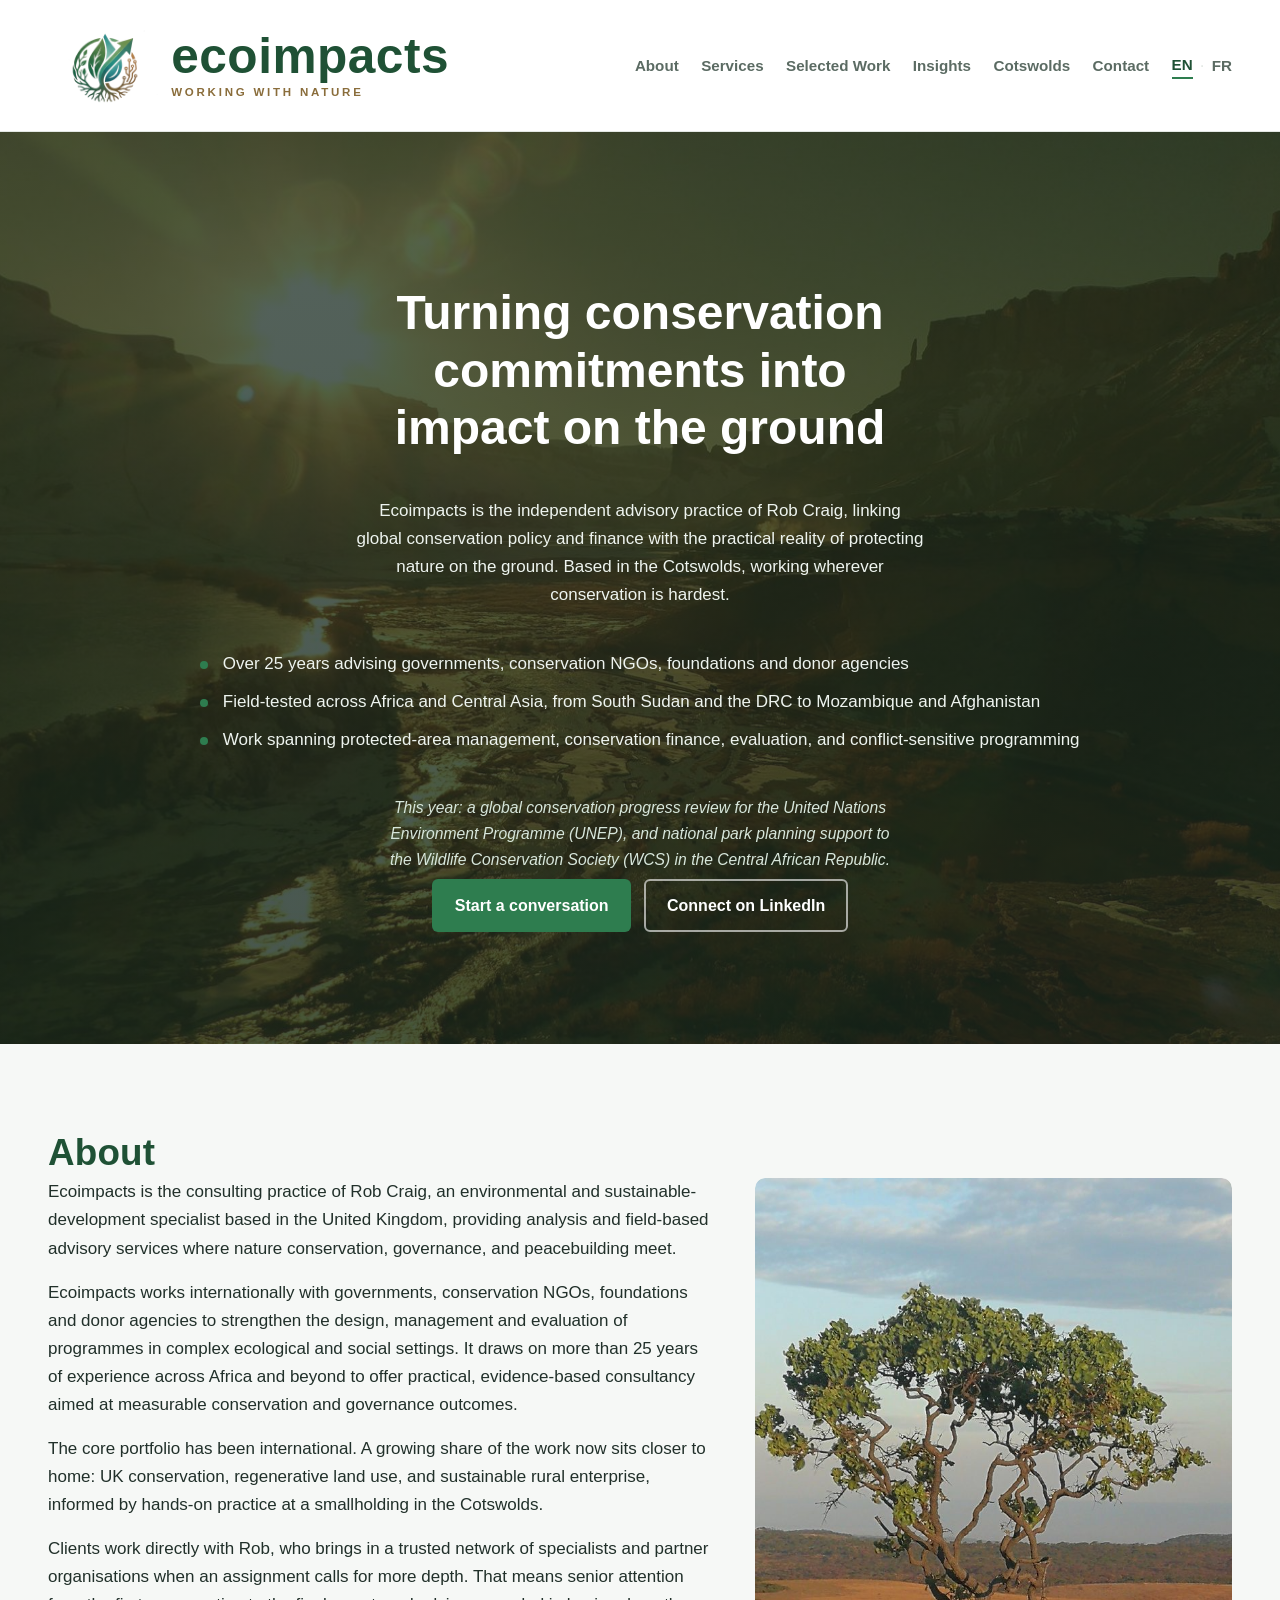
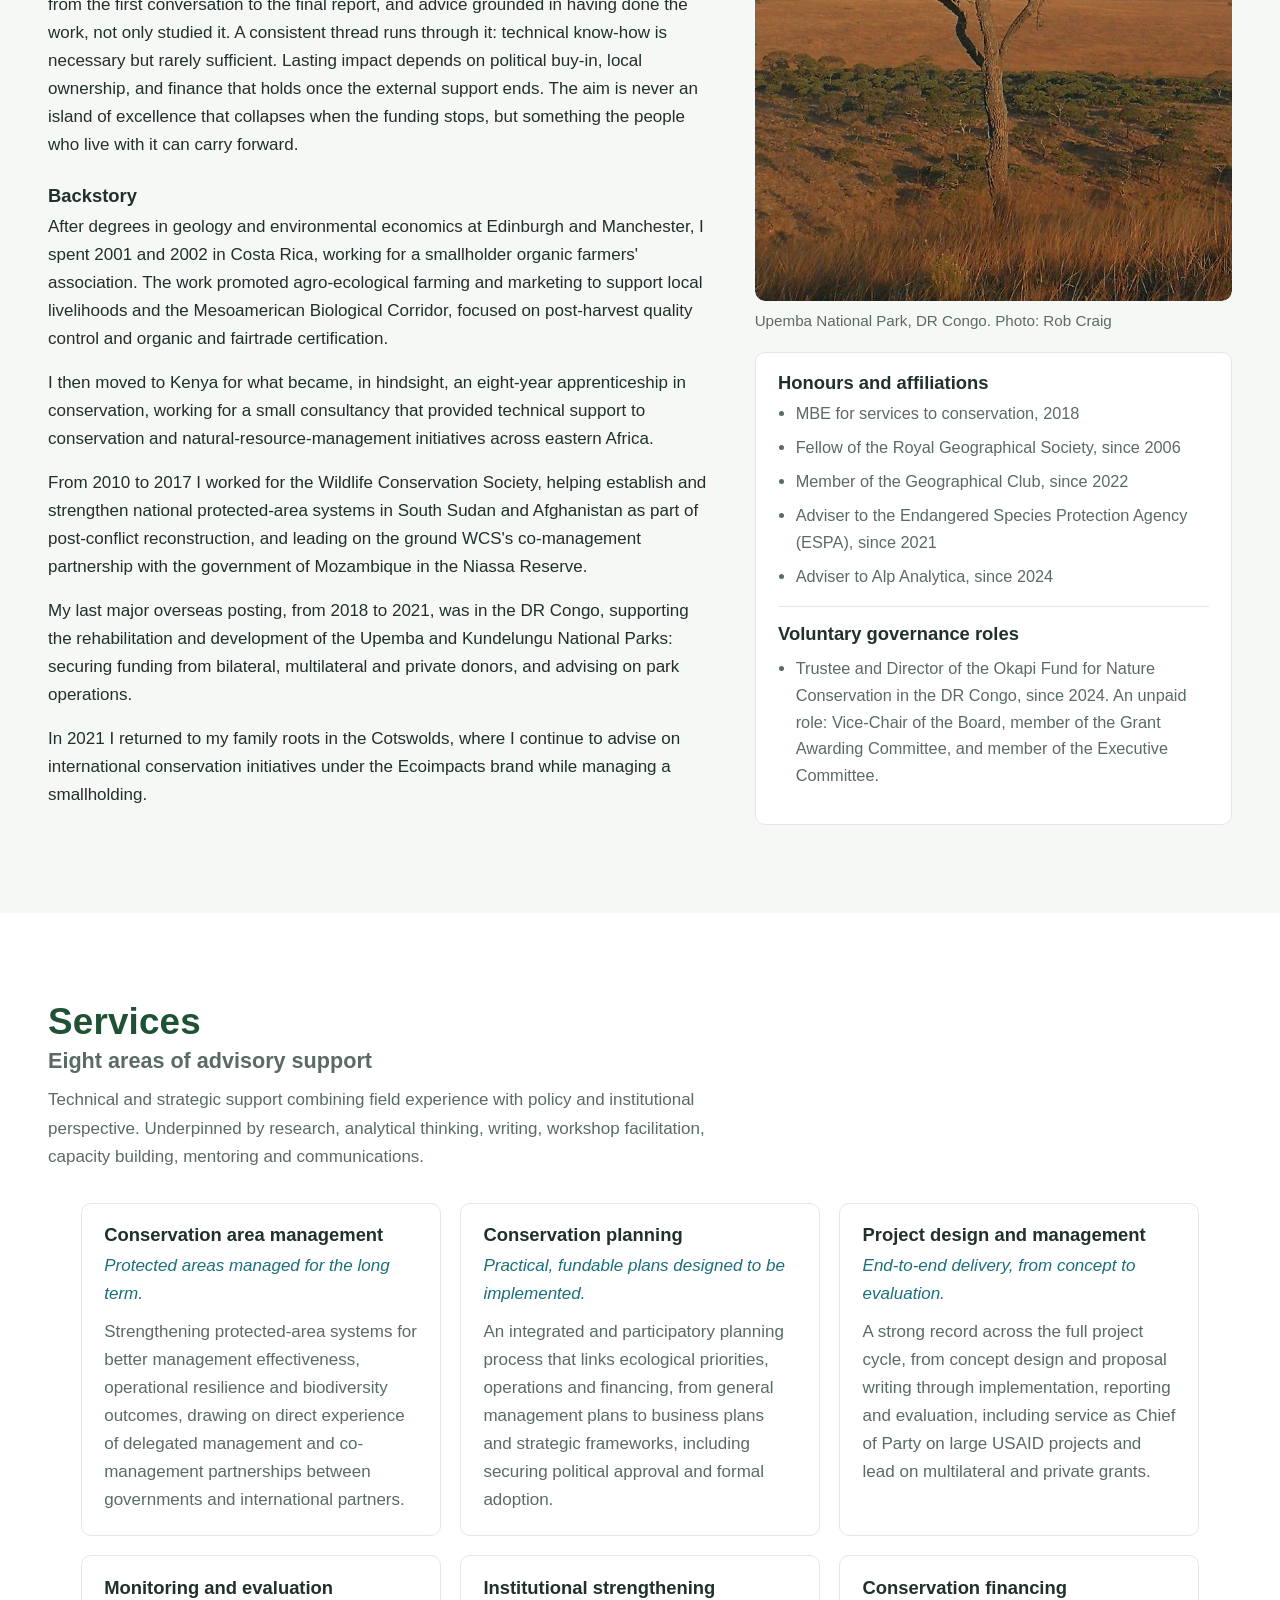
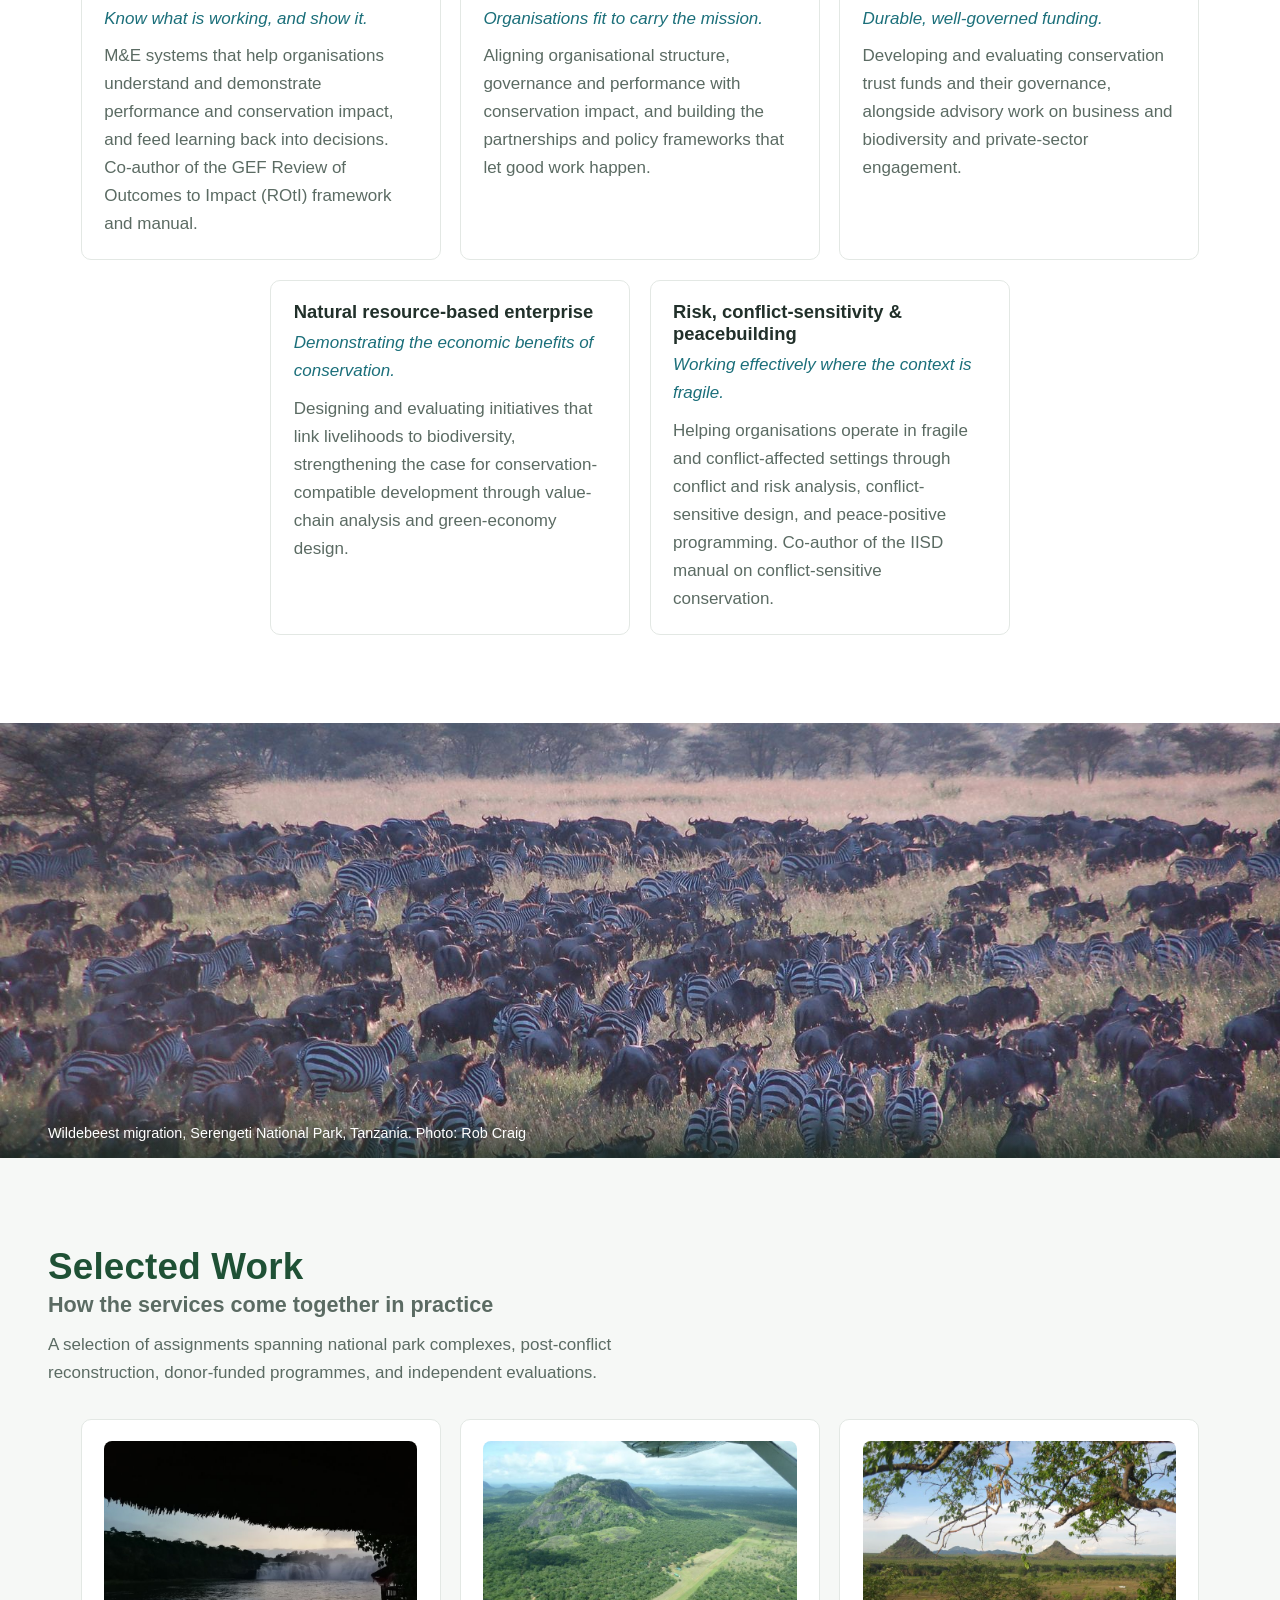
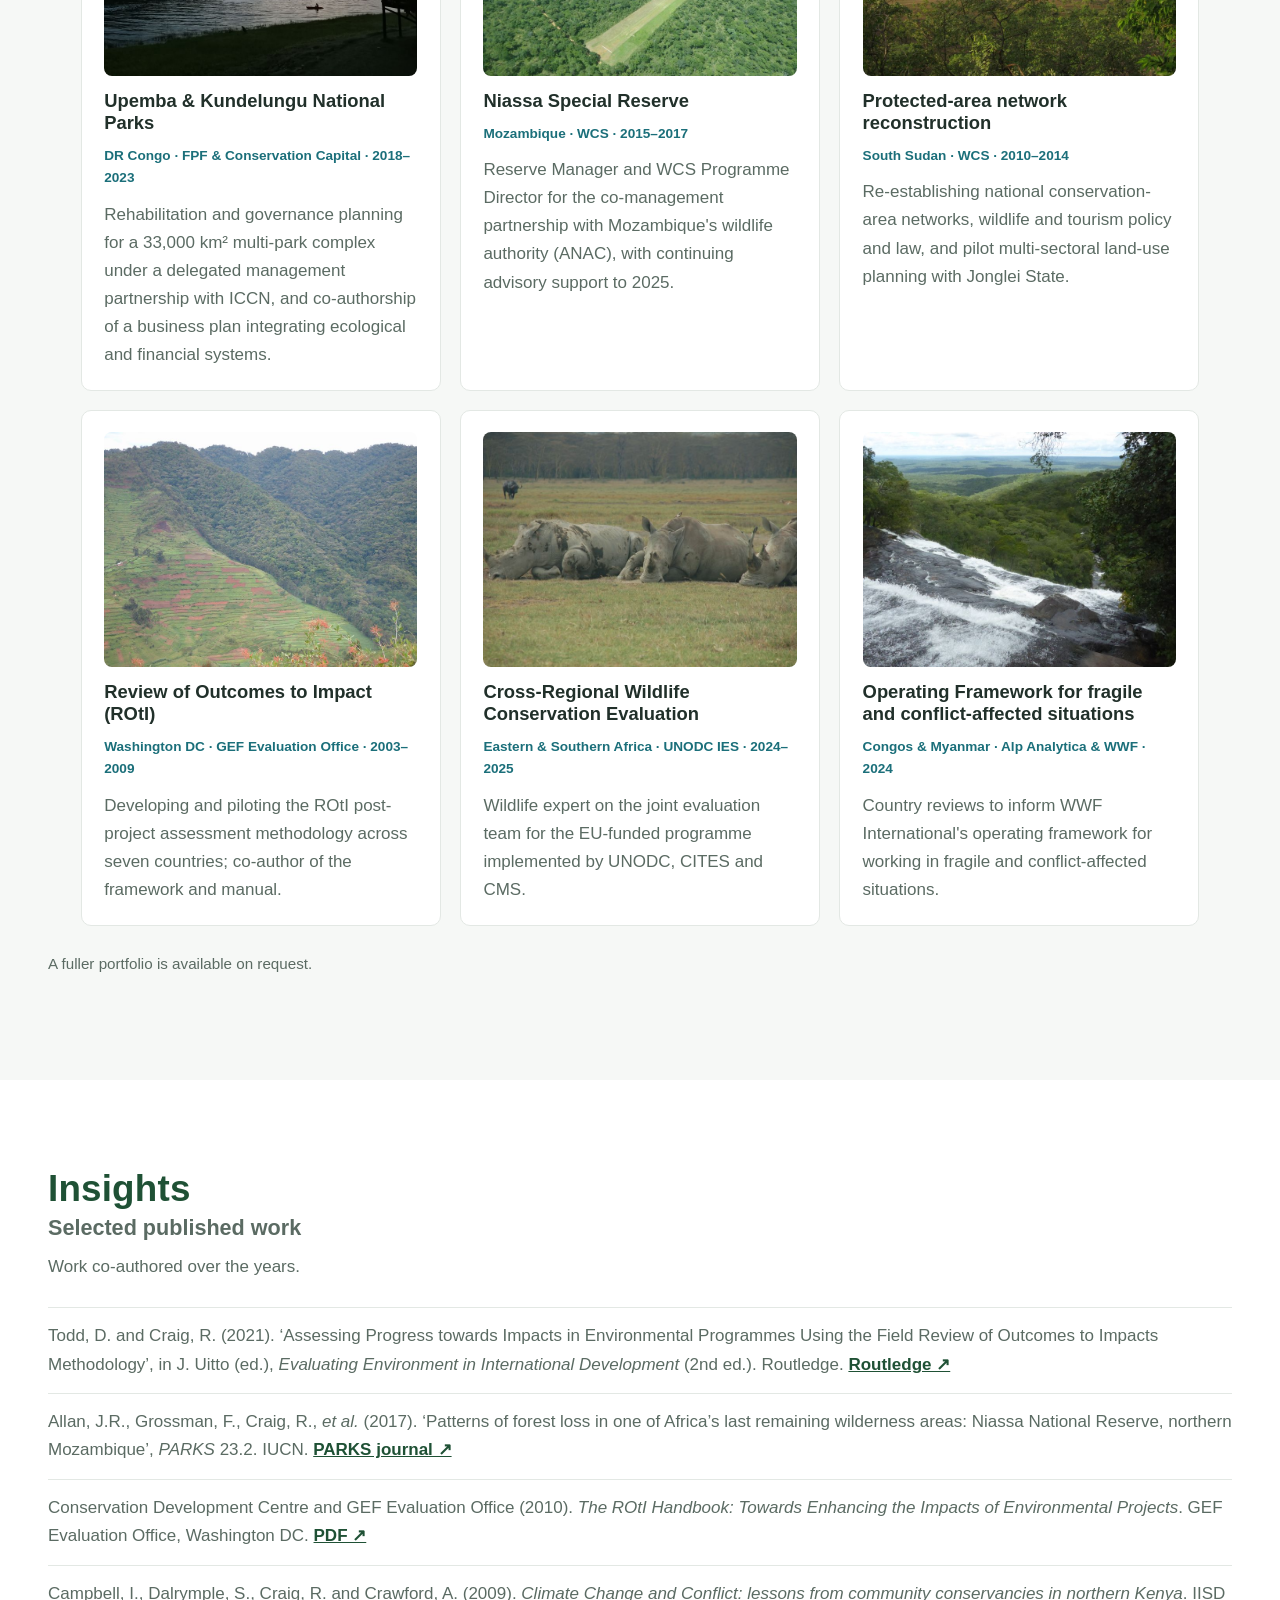
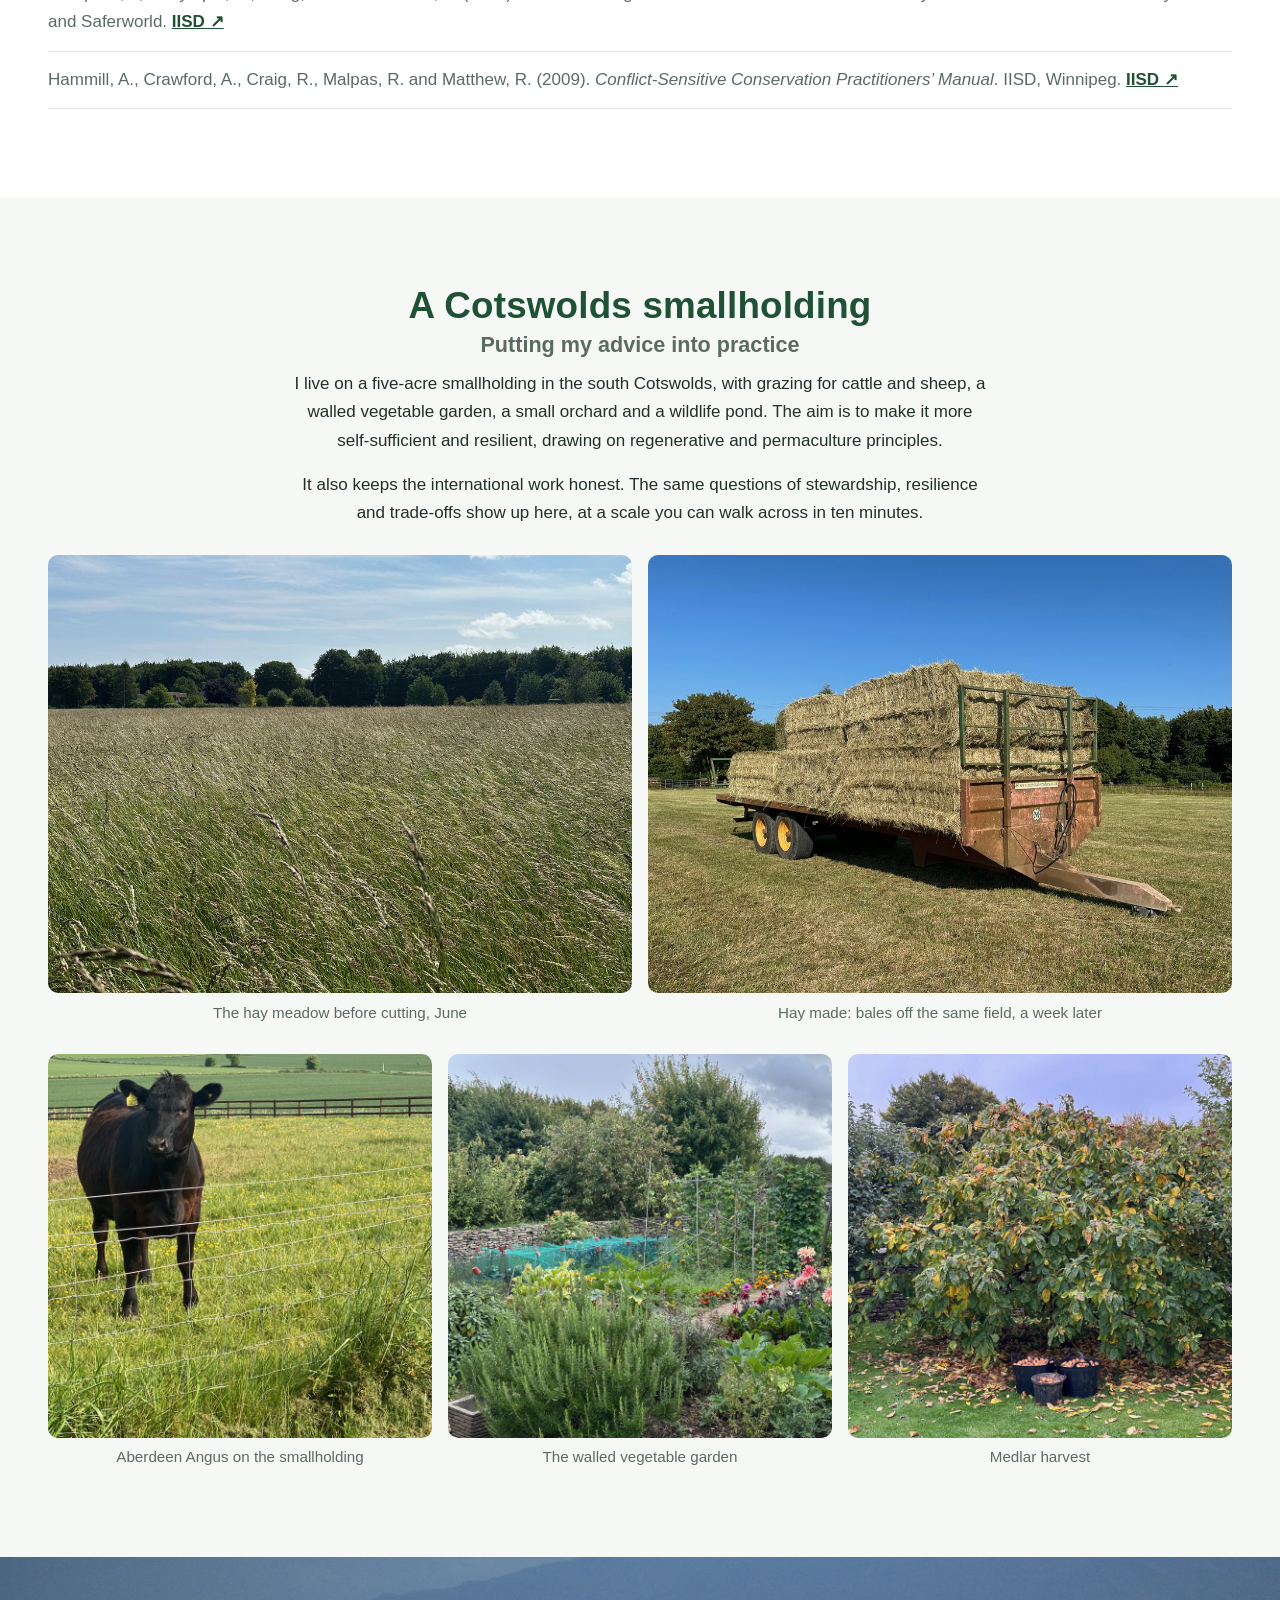
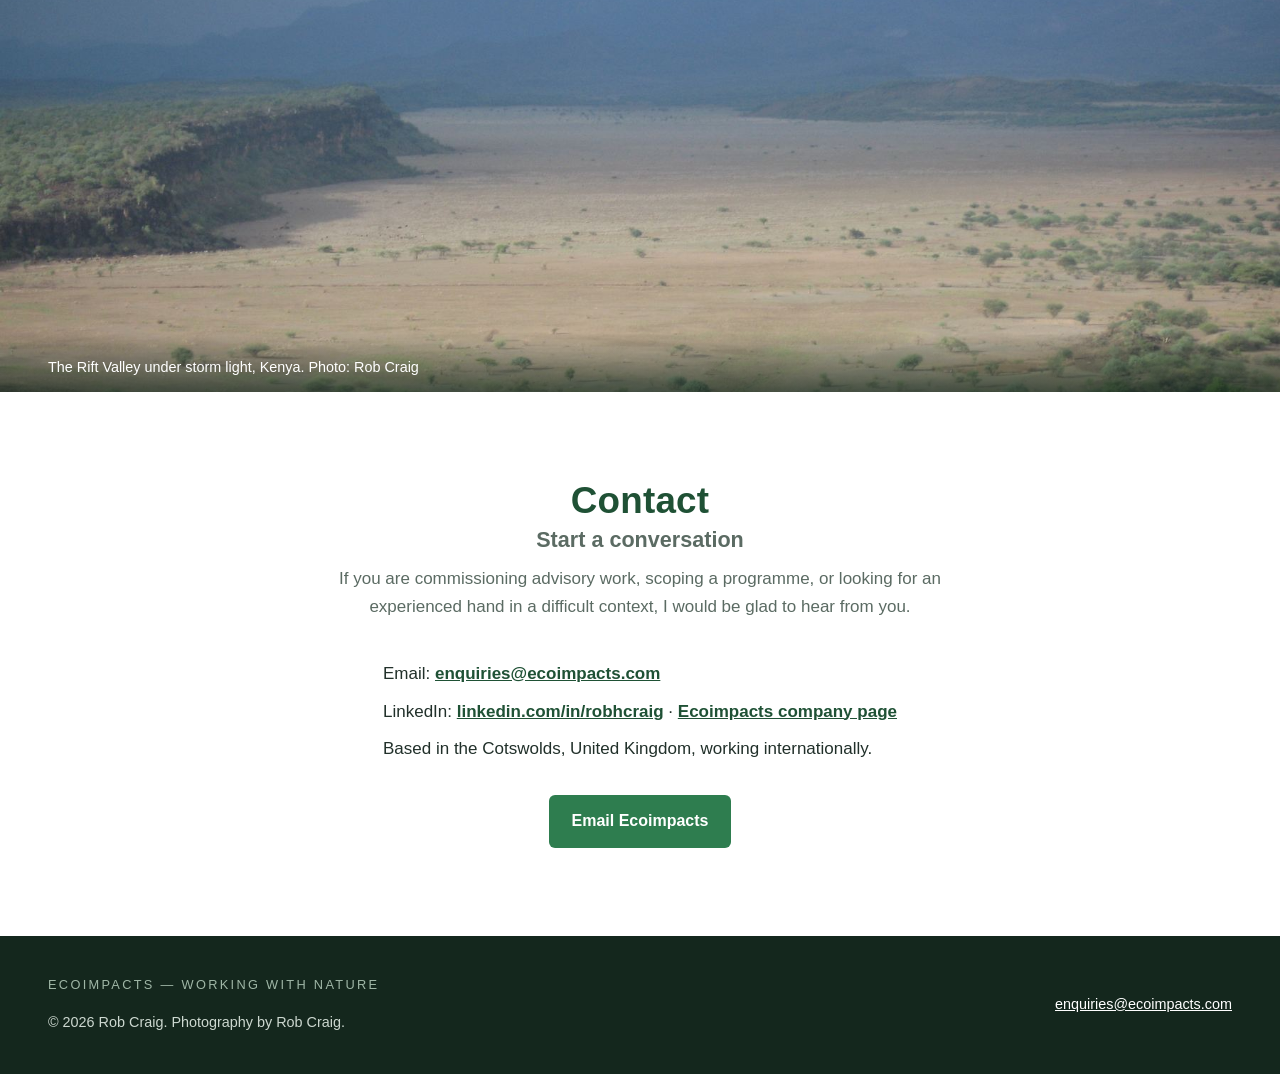
==== index.html @ d3230871 "Update description of Okapi Fund governance role" ====
<!doctype html>
<html lang="en">
<head>
  <meta charset="utf-8">
  <meta name="viewport" content="width=device-width, initial-scale=1">
  <title>Ecoimpacts | Strategic Conservation Advisory</title>
  <meta name="description" content="Ecoimpacts is the independent advisory practice of Rob Craig, linking global conservation policy and finance with the practical reality of protecting nature on the ground. Based in the Cotswolds, working internationally.">
  <link rel="canonical" href="https://www.ecoimpacts.com/">

  <!-- Open Graph / social -->
  <meta property="og:title" content="Ecoimpacts | Strategic Conservation Advisory">
  <meta property="og:description" content="Independent conservation advisory: protected-area management, conservation finance, evaluation and conflict-sensitive programming.">
  <meta property="og:type" content="website">
  <meta property="og:url" content="https://www.ecoimpacts.com/">
  <meta property="og:image" content="https://www.ecoimpacts.com/assets/mark.png">

  <!-- Favicons -->
  <link rel="icon" type="image/png" sizes="32x32" href="assets/favicon-32.png">
  <link rel="icon" type="image/png" sizes="16x16" href="assets/favicon-16.png">
  <link rel="apple-touch-icon" sizes="180x180" href="assets/apple-touch-icon.png">

  <link rel="stylesheet" href="styles.css">
</head>
<body>

  <!-- ===== Header ===== -->
  <header class="site-header">
    <nav class="nav" aria-label="Primary">
      <a class="nav__logo" href="#top" aria-label="Ecoimpacts home">
        <img src="assets/logo-mark-140.png" alt="" aria-hidden="true">
        <span class="nav__wordmark">ecoimpacts<small>working with nature</small></span>
      </a>
      <button class="nav__toggle" aria-label="Menu" aria-expanded="false">&#9776;</button>
      <ul class="nav__links" id="navlinks">
        <li><a href="#about">About</a></li>
        <li><a href="#services">Services</a></li>
        <li><a href="#work">Selected Work</a></li>
        <li><a href="#insights">Insights</a></li>
        <li><a href="#cotswolds">Cotswolds</a></li>
        <li><a href="#contact">Contact</a></li>
        <li class="lang"><a href="index.html" aria-current="page">EN</a><span>·</span><a href="index-fr.html">FR</a></li>
      </ul>
    </nav>
  </header>

  <main id="top">

    <!-- ===== Hero ===== -->
    <section class="hero" id="home" style="--hero-img:url('assets/images/hero.jpg');">
      <div class="wrap">
        <h1>Turning conservation commitments into impact on the ground</h1>
        <p>Ecoimpacts is the independent advisory practice of Rob Craig, linking global conservation policy and finance with the practical reality of protecting nature on the ground. Based in the Cotswolds, working wherever conservation is hardest.</p>
        <ul class="proof">
          <li>Over 25 years advising governments, conservation NGOs, foundations and donor agencies</li>
          <li>Field-tested across Africa and Central Asia, from South Sudan and the DRC to Mozambique and Afghanistan</li>
          <li>Work spanning protected-area management, conservation finance, evaluation, and conflict-sensitive programming</li>
        </ul>
        <p class="this-year">This year: a global conservation progress review for the United Nations Environment Programme (UNEP), and national park planning support to the Wildlife Conservation Society (WCS) in the Central African Republic.</p>
        <div class="btns">
          <a class="btn btn--primary" href="#contact">Start a conversation</a>
          <a class="btn btn--ghost" href="https://www.linkedin.com/company/ecoimpacts/" target="_blank" rel="noopener">Connect on LinkedIn</a>
        </div>
      </div>
    </section>

    <!-- ===== About ===== -->
    <section id="about">
      <div class="wrap">
        <p class="eyebrow">About</p>
        <div class="about-grid">
          <div>
            <p>Ecoimpacts is the consulting practice of Rob Craig, an environmental and sustainable-development specialist based in the United Kingdom, providing analysis and field-based advisory services where nature conservation, governance, and peacebuilding meet.</p>
            <p>Ecoimpacts works internationally with governments, conservation NGOs, foundations and donor agencies to strengthen the design, management and evaluation of programmes in complex ecological and social settings. It draws on more than 25 years of experience across Africa and beyond to offer practical, evidence-based consultancy aimed at measurable conservation and governance outcomes.</p>
            <p>The core portfolio has been international. A growing share of the work now sits closer to home: UK conservation, regenerative land use, and sustainable rural enterprise, informed by hands-on practice at a smallholding in the Cotswolds.</p>
            <p>Clients work directly with Rob, who brings in a trusted network of specialists and partner organisations when an assignment calls for more depth. That means senior attention from the first conversation to the final report, and advice grounded in having done the work, not only studied it. A consistent thread runs through it: technical know-how is necessary but rarely sufficient. Lasting impact depends on political buy-in, local ownership, and finance that holds once the external support ends. The aim is never an island of excellence that collapses when the funding stops, but something the people who live with it can carry forward.</p>

            <h3 style="margin-top:1.6rem;">Backstory</h3>
            <p>After degrees in geology and environmental economics at Edinburgh and Manchester, I spent 2001 and 2002 in Costa Rica, working for a smallholder organic farmers' association. The work promoted agro-ecological farming and marketing to support local livelihoods and the Mesoamerican Biological Corridor, focused on post-harvest quality control and organic and fairtrade certification.</p>
            <p>I then moved to Kenya for what became, in hindsight, an eight-year apprenticeship in conservation, working for a small consultancy that provided technical support to conservation and natural-resource-management initiatives across eastern Africa.</p>
            <p>From 2010 to 2017 I worked for the Wildlife Conservation Society, helping establish and strengthen national protected-area systems in South Sudan and Afghanistan as part of post-conflict reconstruction, and leading on the ground WCS's co-management partnership with the government of Mozambique in the Niassa Reserve.</p>
            <p>My last major overseas posting, from 2018 to 2021, was in the DR Congo, supporting the rehabilitation and development of the Upemba and Kundelungu National Parks: securing funding from bilateral, multilateral and private donors, and advising on park operations.</p>
            <p>In 2021 I returned to my family roots in the Cotswolds, where I continue to advise on international conservation initiatives under the Ecoimpacts brand while managing a smallholding.</p>
          </div>

          <aside>
            <figure style="margin:0 0 1.2rem;">
              <span class="photo-fill"><img src="assets/images/about.jpg" alt="A lone tree at dawn on the savanna of Upemba National Park, DR Congo"></span>
              <figcaption style="font-size:.95rem; color:var(--muted); margin-top:.4rem;">Upemba National Park, DR Congo. Photo: Rob Craig</figcaption>
            </figure>
            <div class="affil">
              <h3>Honours and affiliations</h3>
              <ul>
                <li>MBE for services to conservation, 2018</li>
                <li>Fellow of the Royal Geographical Society, since 2006</li>
                <li>Member of the Geographical Club, since 2022</li>
                <li>Adviser to the Endangered Species Protection Agency (ESPA), since 2021</li>
                <li>Adviser to Alp Analytica, since 2024</li>
              </ul>
              <div class="voluntary">
                <h3>Voluntary governance roles</h3>
                <ul style="margin-top:.6rem;">
                  <li>Trustee and Director of the Okapi Fund for Nature Conservation in the DR Congo, since 2024. An unpaid role: Vice-Chair of the Board, member of the Grant Awarding Committee, and member of the Executive Committee.</li>
                </ul>
              </div>
            </div>
          </aside>
        </div>
      </div>
    </section>

    <!-- ===== Services ===== -->
    <section id="services">
      <div class="wrap">
        <p class="eyebrow">Services</p>
        <h2>Eight areas of advisory support</h2>
        <p class="lead">Technical and strategic support combining field experience with policy and institutional perspective. Underpinned by research, analytical thinking, writing, workshop facilitation, capacity building, mentoring and communications.</p>
        <div class="grid grid--services">

          <div class="card">
            <h3>Conservation area management</h3>
            <p class="promise">Protected areas managed for the long term.</p>
            <p>Strengthening protected-area systems for better management effectiveness, operational resilience and biodiversity outcomes, drawing on direct experience of delegated management and co-management partnerships between governments and international partners.</p>
          </div>

          <div class="card">
            <h3>Conservation planning</h3>
            <p class="promise">Practical, fundable plans designed to be implemented.</p>
            <p>An integrated and participatory planning process that links ecological priorities, operations and financing, from general management plans to business plans and strategic frameworks, including securing political approval and formal adoption.</p>
          </div>

          <div class="card">
            <h3>Project design and management</h3>
            <p class="promise">End-to-end delivery, from concept to evaluation.</p>
            <p>A strong record across the full project cycle, from concept design and proposal writing through implementation, reporting and evaluation, including service as Chief of Party on large USAID projects and lead on multilateral and private grants.</p>
          </div>

          <div class="card">
            <h3>Monitoring and evaluation</h3>
            <p class="promise">Know what is working, and show it.</p>
            <p>M&amp;E systems that help organisations understand and demonstrate performance and conservation impact, and feed learning back into decisions. Co-author of the GEF Review of Outcomes to Impact (ROtI) framework and manual.</p>
          </div>

          <div class="card">
            <h3>Institutional strengthening</h3>
            <p class="promise">Organisations fit to carry the mission.</p>
            <p>Aligning organisational structure, governance and performance with conservation impact, and building the partnerships and policy frameworks that let good work happen.</p>
          </div>

          <div class="card">
            <h3>Conservation financing</h3>
            <p class="promise">Durable, well-governed funding.</p>
            <p>Developing and evaluating conservation trust funds and their governance, alongside advisory work on business and biodiversity and private-sector engagement.</p>
          </div>

          <div class="card">
            <h3>Natural resource-based enterprise</h3>
            <p class="promise">Demonstrating the economic benefits of conservation.</p>
            <p>Designing and evaluating initiatives that link livelihoods to biodiversity, strengthening the case for conservation-compatible development through value-chain analysis and green-economy design.</p>
          </div>

          <div class="card">
            <h3>Risk, conflict-sensitivity &amp; peacebuilding</h3>
            <p class="promise">Working effectively where the context is fragile.</p>
            <p>Helping organisations operate in fragile and conflict-affected settings through conflict and risk analysis, conflict-sensitive design, and peace-positive programming. Co-author of the IISD manual on conflict-sensitive conservation.</p>
          </div>

        </div>
      </div>
    </section>

    <figure class="band" style="--band:url('assets/images/band-serengeti.jpg');">
      <figcaption><span>Wildebeest migration, Serengeti National Park, Tanzania. Photo: Rob Craig</span></figcaption>
    </figure>

    <!-- ===== Selected Work ===== -->
    <section id="work">
      <div class="wrap">
        <p class="eyebrow">Selected Work</p>
        <h2>How the services come together in practice</h2>
        <p class="lead">A selection of assignments spanning national park complexes, post-conflict reconstruction, donor-funded programmes, and independent evaluations.</p>
        <div class="grid grid--work">

          <div class="card card--work">
            <img class="work-img" src="assets/images/work-drc.jpg" alt="Kiubo Falls, Upemba National Park, DR Congo">
            <p class="meta">DR Congo · FPF &amp; Conservation Capital · 2018–2023</p>
            <h3>Upemba &amp; Kundelungu National Parks</h3>
            <p>Rehabilitation and governance planning for a 33,000 km² multi-park complex under a delegated management partnership with ICCN, and co-authorship of a business plan integrating ecological and financial systems.</p>
          </div>

          <div class="card card--work">
            <img class="work-img" src="assets/images/work-niassa.jpg" alt="Aerial view of the Mbatamila headquarters and airstrip, Niassa Special Reserve, Mozambique">
            <p class="meta">Mozambique · WCS · 2015–2017</p>
            <h3>Niassa Special Reserve</h3>
            <p>Reserve Manager and WCS Programme Director for the co-management partnership with Mozambique's wildlife authority (ANAC), with continuing advisory support to 2025.</p>
          </div>

          <div class="card card--work">
            <img class="work-img" src="assets/images/work-sudan.jpg" alt="Nyat airstrip, Boma National Park, South Sudan">
            <p class="meta">South Sudan · WCS · 2010–2014</p>
            <h3>Protected-area network reconstruction</h3>
            <p>Re-establishing national conservation-area networks, wildlife and tourism policy and law, and pilot multi-sectoral land-use planning with Jonglei State.</p>
          </div>

          <div class="card card--work">
            <img class="work-img" src="assets/images/work-bwindi.jpg" alt="The forest boundary at Bwindi, Uganda, where farmland meets protected forest">
            <p class="meta">Washington DC · GEF Evaluation Office · 2003–2009</p>
            <h3>Review of Outcomes to Impact (ROtI)</h3>
            <p>Developing and piloting the ROtI post-project assessment methodology across seven countries; co-author of the framework and manual.</p>
          </div>

          <div class="card card--work">
            <img class="work-img" src="assets/images/work-rhino.jpg" alt="White rhinos at Lake Nakuru National Park, Kenya">
            <p class="meta">Eastern &amp; Southern Africa · UNODC IES · 2024–2025</p>
            <h3>Cross-Regional Wildlife Conservation Evaluation</h3>
            <p>Wildlife expert on the joint evaluation team for the EU-funded programme implemented by UNODC, CITES and CMS.</p>
          </div>

          <div class="card card--work">
            <img class="work-img" src="assets/images/work-masansa.jpg" alt="Masansa Falls, Kundelungu National Park, DR Congo">
            <p class="meta">Congos &amp; Myanmar · Alp Analytica &amp; WWF · 2024</p>
            <h3>Operating Framework for fragile and conflict-affected situations</h3>
            <p>Country reviews to inform WWF International's operating framework for working in fragile and conflict-affected situations.</p>
          </div>

        </div>
        <p style="margin-top:1.6rem; color:var(--muted); font-size:.95rem;">A fuller portfolio is available on request.</p>
      </div>
    </section>

    <!-- ===== Insights ===== -->
    <section id="insights">
      <div class="wrap">
        <p class="eyebrow">Insights</p>
        <h2>Selected published work</h2>
        <p class="lead">Work co-authored over the years.</p>
        <ul class="insights-list">
          <li>Todd, D. and Craig, R. (2021). &#x2018;Assessing Progress towards Impacts in Environmental Programmes Using the Field Review of Outcomes to Impacts Methodology&#x2019;, in J. Uitto (ed.), <em>Evaluating Environment in International Development</em> (2nd ed.). Routledge. <a href="https://www.routledge.com/Evaluating-Environment-in-International-Development/Uitto/p/book/9780367557119" target="_blank" rel="noopener">Routledge &#8599;</a></li>
          <li>Allan, J.R., Grossman, F., Craig, R., <em>et al.</em> (2017). &#x2018;Patterns of forest loss in one of Africa&#x2019;s last remaining wilderness areas: Niassa National Reserve, northern Mozambique&#x2019;, <em>PARKS</em> 23.2. IUCN. <a href="https://parksjournal.com/parks-23-2-november-2017/" target="_blank" rel="noopener">PARKS journal &#8599;</a></li>
          <li>Conservation Development Centre and GEF Evaluation Office (2010). <em>The ROtI Handbook: Towards Enhancing the Impacts of Environmental Projects</em>. GEF Evaluation Office, Washington DC. <a href="https://www.gefieo.org/sites/default/files/documents/ops4-m02-roti.pdf" target="_blank" rel="noopener">PDF &#8599;</a></li>
          <li>Campbell, I., Dalrymple, S., Craig, R. and Crawford, A. (2009). <em>Climate Change and Conflict: lessons from community conservancies in northern Kenya</em>. IISD and Saferworld. <a href="https://www.iisd.org/publications/climate-change-and-conflict-lessons-community-conservancies-northern-kenya" target="_blank" rel="noopener">IISD &#8599;</a></li>
          <li>Hammill, A., Crawford, A., Craig, R., Malpas, R. and Matthew, R. (2009). <em>Conflict-Sensitive Conservation Practitioners&#x2019; Manual</em>. IISD, Winnipeg. <a href="https://www.iisd.org/publications/conflict-sensitive-conservation-practitioners-manual" target="_blank" rel="noopener">IISD &#8599;</a></li>
        </ul>
      </div>
    </section>

    <!-- ===== Cotswolds ===== -->
    <section id="cotswolds">
      <div class="wrap">
        <p class="eyebrow">A Cotswolds smallholding</p>
        <h2>Putting my advice into practice</h2>
        <p>I live on a five-acre smallholding in the south Cotswolds, with grazing for cattle and sheep, a walled vegetable garden, a small orchard and a wildlife pond. The aim is to make it more self-sufficient and resilient, drawing on regenerative and permaculture principles.</p>
        <p>It also keeps the international work honest. The same questions of stewardship, resilience and trade-offs show up here, at a scale you can walk across in ten minutes.</p>
        <div class="photo-pair">
          <figure>
            <img src="assets/images/field-before.jpg" alt="The hay meadow in full tall grass before cutting">
            <figcaption>The hay meadow before cutting, June</figcaption>
          </figure>
          <figure>
            <img src="assets/images/field-after.jpg" alt="A trailer loaded with hay bales on the cut field">
            <figcaption>Hay made: bales off the same field, a week later</figcaption>
          </figure>
        </div>
        <div class="photo-grid">
          <figure>
            <img src="assets/images/cotswold-1.jpg" alt="An Aberdeen Angus in the field, with the Cotswold landscape beyond">
            <figcaption>Aberdeen Angus on the smallholding</figcaption>
          </figure>
          <figure>
            <img src="assets/images/cotswold-2.jpg" alt="The walled vegetable garden in late summer">
            <figcaption>The walled vegetable garden</figcaption>
          </figure>
          <figure>
            <img src="assets/images/cotswold-3.jpg" alt="The medlar tree with baskets of harvested fruit beneath">
            <figcaption>Medlar harvest</figcaption>
          </figure>
        </div>
      </div>
    </section>

    <figure class="band" style="--band:url('assets/images/band-rift.jpg');">
      <figcaption><span>The Rift Valley under storm light, Kenya. Photo: Rob Craig</span></figcaption>
    </figure>

    <!-- ===== Contact ===== -->
    <section id="contact">
      <div class="wrap">
        <p class="eyebrow">Contact</p>
        <h2>Start a conversation</h2>
        <p class="lead">If you are commissioning advisory work, scoping a programme, or looking for an experienced hand in a difficult context, I would be glad to hear from you.</p>
        <ul class="contact-list">
          <li>Email: <a href="mailto:enquiries@ecoimpacts.com">enquiries@ecoimpacts.com</a></li>
          <li>LinkedIn: <a href="https://www.linkedin.com/in/robhcraig/" target="_blank" rel="noopener">linkedin.com/in/robhcraig</a> · <a href="https://www.linkedin.com/company/ecoimpacts/" target="_blank" rel="noopener">Ecoimpacts company page</a></li>
          <li>Based in the Cotswolds, United Kingdom, working internationally.</li>
        </ul>
        <div class="btns" style="margin-top:1.4rem;">
          <a class="btn btn--primary" href="mailto:enquiries@ecoimpacts.com">Email Ecoimpacts</a>
        </div>
      </div>
    </section>

  </main>

  <!-- ===== Footer ===== -->
  <footer class="site-footer">
    <div class="wrap foot-flex">
      <div>
        <p class="strap">Ecoimpacts — working with nature</p>
        <p style="margin:.4rem 0 0;">&copy; <span id="yr"></span> Rob Craig. Photography by Rob Craig.</p>
      </div>
      <div>
        <a href="mailto:enquiries@ecoimpacts.com">enquiries@ecoimpacts.com</a>
      </div>
    </div>
  </footer>

  <script>
    // Mobile nav toggle
    var toggle = document.querySelector('.nav__toggle');
    var links = document.getElementById('navlinks');
    toggle.addEventListener('click', function () {
      var open = links.classList.toggle('open');
      toggle.setAttribute('aria-expanded', open ? 'true' : 'false');
    });
    links.addEventListener('click', function (e) {
      if (e.target.tagName === 'A') links.classList.remove('open');
    });
    // Year
    document.getElementById('yr').textContent = new Date().getFullYear();
  </script>

</body>
</html>
---- styles.css ----
/* Ecoimpacts — styles
   Palette drawn from the logo: forest greens, teal, earth/gold.
   Design intent: understated, clean, content first. Formatting subordinate to substance. */

:root {
  --green-deep: #1f5135;
  --green: #2e7d4f;
  --teal: #1b6f7a;
  --earth: #8a6d3b;
  --ink: #21302a;
  --muted: #5b6b63;
  --line: #e3e8e4;
  --bg: #ffffff;
  --bg-soft: #f6f8f6;
  --bg-deep: #14271d;
  --maxw: 1600px;
  --pad: clamp(1.2rem, 4vw, 3rem);
  --font: -apple-system, BlinkMacSystemFont, "Segoe UI", Roboto, Helvetica, Arial, sans-serif;
}

* { box-sizing: border-box; }

html { scroll-behavior: smooth; scroll-padding-top: 140px; }

body {
  margin: 0;
  font-family: var(--font);
  color: var(--ink);
  background: var(--bg);
  line-height: 1.65;
  font-size: 17px;
  -webkit-font-smoothing: antialiased;
}

h1, h2, h3 { line-height: 1.2; font-weight: 700; color: var(--ink); }
h1 { font-size: clamp(2rem, 5vw, 3rem); }
h2 { font-size: clamp(1.1rem, 2vw, 1.35rem); font-weight: 600; color: var(--muted); margin: 0 0 .8rem; }
h3 { font-size: 1.15rem; margin: 0 0 .35rem; }
p { margin: 0 0 1rem; }
a { color: var(--green-deep); }

.wrap { max-width: var(--maxw); margin: 0 auto; padding: 0 var(--pad); }

/* Header / nav */
.site-header {
  position: sticky; top: 0; z-index: 50;
  background: rgba(255,255,255,.92);
  backdrop-filter: saturate(140%) blur(8px);
  border-bottom: 1px solid var(--line);
}
.nav {
  display: flex; align-items: center; justify-content: space-between;
  gap: 1rem; padding: .6rem var(--pad); max-width: var(--maxw); margin: 0 auto;
}
.nav__logo { display: flex; align-items: center; gap: .7rem; text-decoration: none; }
.nav__logo img { height: 112px; width: auto; display: block; }
.nav__wordmark {
  display: flex; flex-direction: column; line-height: 1;
  font-weight: 800; font-size: 3.1rem; letter-spacing: .01em; color: var(--green-deep);
}
.nav__wordmark small {
  font-size: .72rem; font-weight: 600; letter-spacing: .24em; text-transform: uppercase;
  color: var(--earth); margin-top: .35rem;
}
@media (max-width: 560px) {
  .nav__logo img { height: 60px; }
  .nav__wordmark { font-size: 1.7rem; }
  .nav__wordmark small { font-size: .58rem; letter-spacing: .2em; }
}
.nav__links { display: flex; gap: 1.4rem; flex-wrap: wrap; list-style: none; margin: 0; padding: 0; }
.nav__links a {
  text-decoration: none; color: var(--muted); font-size: .95rem; font-weight: 600;
  padding: .3rem 0; border-bottom: 2px solid transparent;
}
.nav__links a:hover { color: var(--green-deep); border-bottom-color: var(--green); }
.nav__toggle { display: none; background: none; border: 0; font-size: 1.6rem; color: var(--ink); cursor: pointer; }
.nav__links .lang { display: flex; gap: .45rem; align-items: center; }
.nav__links .lang span { color: var(--line); }
.nav__links .lang a { padding: 0; border-bottom: 0; }
.nav__links .lang a[aria-current="page"] { color: var(--green-deep); border-bottom: 2px solid var(--green); }

/* Sections */
section { padding: clamp(3rem, 7vw, 5.5rem) 0; }
/* keep running prose to a readable line length even on a wide layout */
section p { max-width: 74ch; }

/* centred single-column sections */
#cotswolds .wrap, #contact .wrap { text-align: center; }
#cotswolds p, #contact .lead { margin-left: auto; margin-right: auto; }
#contact .contact-list { display: inline-block; text-align: left; }
#contact .btns { justify-content: center; }
section:nth-of-type(even) { background: var(--bg-soft); }
.eyebrow { font-size: clamp(1.7rem, 4vw, 2.3rem); font-weight: 800; letter-spacing: .005em; color: var(--green-deep); margin: 0 0 .25rem; line-height: 1.15; }
.lead { font-size: 1.0625rem; color: var(--muted); max-width: 70ch; }

/* Hero */
.hero {
  background:
    linear-gradient(180deg, rgba(20,39,29,.72), rgba(20,39,29,.78)),
    var(--hero-img, linear-gradient(135deg, var(--green-deep), var(--teal)));
  background-size: cover; background-position: center;
  color: #fff; padding: clamp(4rem, 10vw, 7rem) 0;
}
.hero .wrap { text-align: center; }
.hero h1 { color: #fff; max-width: 20ch; margin-left: auto; margin-right: auto; }
.hero .tagline { text-transform: uppercase; letter-spacing: .2em; font-size: .85rem; color: #cfe6d6; margin: 0 0 1.2rem; }
.hero p { color: #eef4ef; max-width: 60ch; font-size: 1.0625rem; margin-left: auto; margin-right: auto; }
.hero .proof { display: inline-block; text-align: left; gap: .6rem; margin: 1.6rem auto 2rem; padding: 0; list-style: none; }
.hero .proof li { padding-left: 1.4rem; position: relative; color: #eef4ef; margin-bottom: .6rem; font-size: 1.0625rem; }
.hero .proof li::before { content: ""; position: absolute; left: 0; top: .65em; width: .5rem; height: .5rem; background: var(--green); border-radius: 50%; }
.hero .this-year { font-size: .98rem; color: #d7e6db; max-width: 60ch; margin: 0 auto; font-style: italic; }

/* Buttons */
.btns { display: flex; gap: .8rem; flex-wrap: wrap; margin-top: .4rem; }
.hero .btns { justify-content: center; }
.btn {
  display: inline-block; text-decoration: none; font-weight: 600; font-size: 1rem;
  padding: .7rem 1.3rem; border-radius: 6px; border: 2px solid transparent; cursor: pointer;
}
.btn--primary { background: var(--green); color: #fff; }
.btn--primary:hover { background: var(--green-deep); }
.btn--ghost { background: transparent; color: #fff; border-color: rgba(255,255,255,.6); }
.btn--ghost:hover { border-color: #fff; }

/* Cards grid */
.grid { margin-top: 2rem; }
/* flex wrap with centered rows, so an incomplete last row sits centred under the row above */
.grid--services, .grid--work { display: flex; flex-wrap: wrap; justify-content: center; gap: 1.2rem; }
.grid--services > .card, .grid--work > .card { flex: 1 1 300px; max-width: 360px; }
.card {
  background: var(--bg); border: 1px solid var(--line); border-radius: 10px;
  padding: 1.3rem 1.4rem;
}
.card .promise { font-style: italic; color: var(--teal); margin: 0 0 .6rem; }
.card p { font-size: 1.0625rem; color: var(--muted); margin: 0; }
.card--work { display: flex; flex-direction: column; }
.card--work .work-img { order: 0; width: 100%; aspect-ratio: 4 / 3; object-fit: cover; border-radius: 8px; margin: 0 0 .9rem; display: block; }
.card--work h3 { font-size: 1.15rem; order: 1; }
.card--work .meta { font-size: .85rem; color: var(--teal); font-weight: 600; margin: .3rem 0 .7rem; order: 2; }
.card--work p:not(.meta) { order: 3; }

/* About layout */
.about-grid { display: grid; grid-template-columns: 1.4fr 1fr; gap: 2.4rem; align-items: stretch; }
.about-grid img { width: 100%; border-radius: 10px; display: block; }
.about-grid aside { display: flex; flex-direction: column; }
.about-grid figure { flex: 1 1 auto; min-height: 0; display: flex; flex-direction: column; }
.about-grid .photo-fill { flex: 1 1 auto; min-height: 0; position: relative; display: block; border-radius: 10px; overflow: hidden; }
.about-grid .photo-fill img { position: absolute; inset: 0; width: 100%; height: 100%; object-fit: cover; }
.affil { background: var(--bg); border: 1px solid var(--line); border-radius: 10px; padding: 1.2rem 1.4rem; }
.affil h3 { font-size: 1.15rem; }
.affil ul { margin: 0 0 1rem; padding-left: 1.1rem; }
.affil li { font-size: 1.02rem; color: var(--muted); margin-bottom: .45rem; }
.affil .voluntary { border-top: 1px solid var(--line); padding-top: 1rem; }
.affil .voluntary .note { font-size: .95rem; font-style: italic; color: var(--teal); }

/* Image placeholder */
.imgph {
  display: flex; align-items: center; justify-content: center; text-align: center;
  background: repeating-linear-gradient(45deg, #eef3 ee 0 12px, #e8efe8 12px 24px);
  background: var(--bg-soft);
  border: 1px dashed #b9c9bd; border-radius: 10px; color: var(--muted);
  font-size: .85rem; padding: 2rem 1rem; min-height: 220px;
}

/* Cotswolds photos */
.photo-pair, .photo-grid { display: grid; gap: 1rem; margin-top: 1.8rem; align-items: start; }
.photo-pair { grid-template-columns: repeat(2, 1fr); }
.photo-grid { grid-template-columns: repeat(auto-fit, minmax(220px, 1fr)); }
.photo-pair figure, .photo-grid figure { margin: 0; }
/* before/after pair: matched landscape crop */
.photo-pair img { width: 100%; aspect-ratio: 4 / 3; object-fit: cover; border-radius: 10px; display: block; }
/* uniform square crops for an even-topped row (cow framed in full) */
.photo-grid img { width: 100%; aspect-ratio: 1 / 1; object-fit: cover; border-radius: 10px; display: block; }
.photo-pair figcaption, .photo-grid figcaption { font-size: .95rem; color: var(--muted); margin-top: .4rem; }
@media (max-width: 640px) { .photo-pair { grid-template-columns: 1fr; } }

/* Section band photos (full-width) */
.band {
  position: relative; margin: 0;
  height: clamp(220px, 34vw, 460px);
  background: var(--band) center/cover no-repeat;
}
.band figcaption {
  position: absolute; left: 0; right: 0; bottom: 0;
  padding: 1.4rem var(--pad) .8rem;
  font-size: .9rem; color: #fff;
  background: linear-gradient(to top, rgba(20,39,29,.7), rgba(20,39,29,0));
}
.band figcaption span { max-width: var(--maxw); margin: 0 auto; display: block; }

/* Contact */
.contact-list { list-style: none; padding: 0; margin: 1.4rem 0 0; }
.contact-list li { margin-bottom: .6rem; }
.contact-list a { font-weight: 600; }

/* Insights */
.insights-list { list-style: none; padding: 0; margin: 1.6rem 0 0; }
.insights-list li { padding: .9rem 0; border-bottom: 1px solid var(--line); color: var(--muted); }
.insights-list li:first-child { border-top: 1px solid var(--line); }
.insights-list a { font-weight: 600; white-space: nowrap; }

/* Footer */
.site-footer { background: var(--bg-deep); color: #cdd8d0; padding: 2.4rem 0; font-size: .9rem; }
.site-footer a { color: #fff; }
.site-footer .strap { text-transform: uppercase; letter-spacing: .18em; font-size: .8rem; color: #9fb6a6; }
.site-footer .foot-flex { display: flex; justify-content: space-between; gap: 1.5rem; flex-wrap: wrap; align-items: center; }

/* Responsive */
@media (max-width: 760px) {
  .about-grid { grid-template-columns: 1fr; }
  .about-grid .photo-fill { flex: none; aspect-ratio: 3 / 4; }
  .photo-row { grid-template-columns: 1fr; }
  .nav__links {
    display: none; position: absolute; top: 96px; right: 0; left: 0;
    flex-direction: column; gap: 0; background: #fff; border-bottom: 1px solid var(--line);
    padding: .5rem var(--pad);
  }
  .nav__links.open { display: flex; }
  .nav__links a { padding: .7rem 0; border-bottom: 1px solid var(--line); }
  .nav__toggle { display: block; }
}
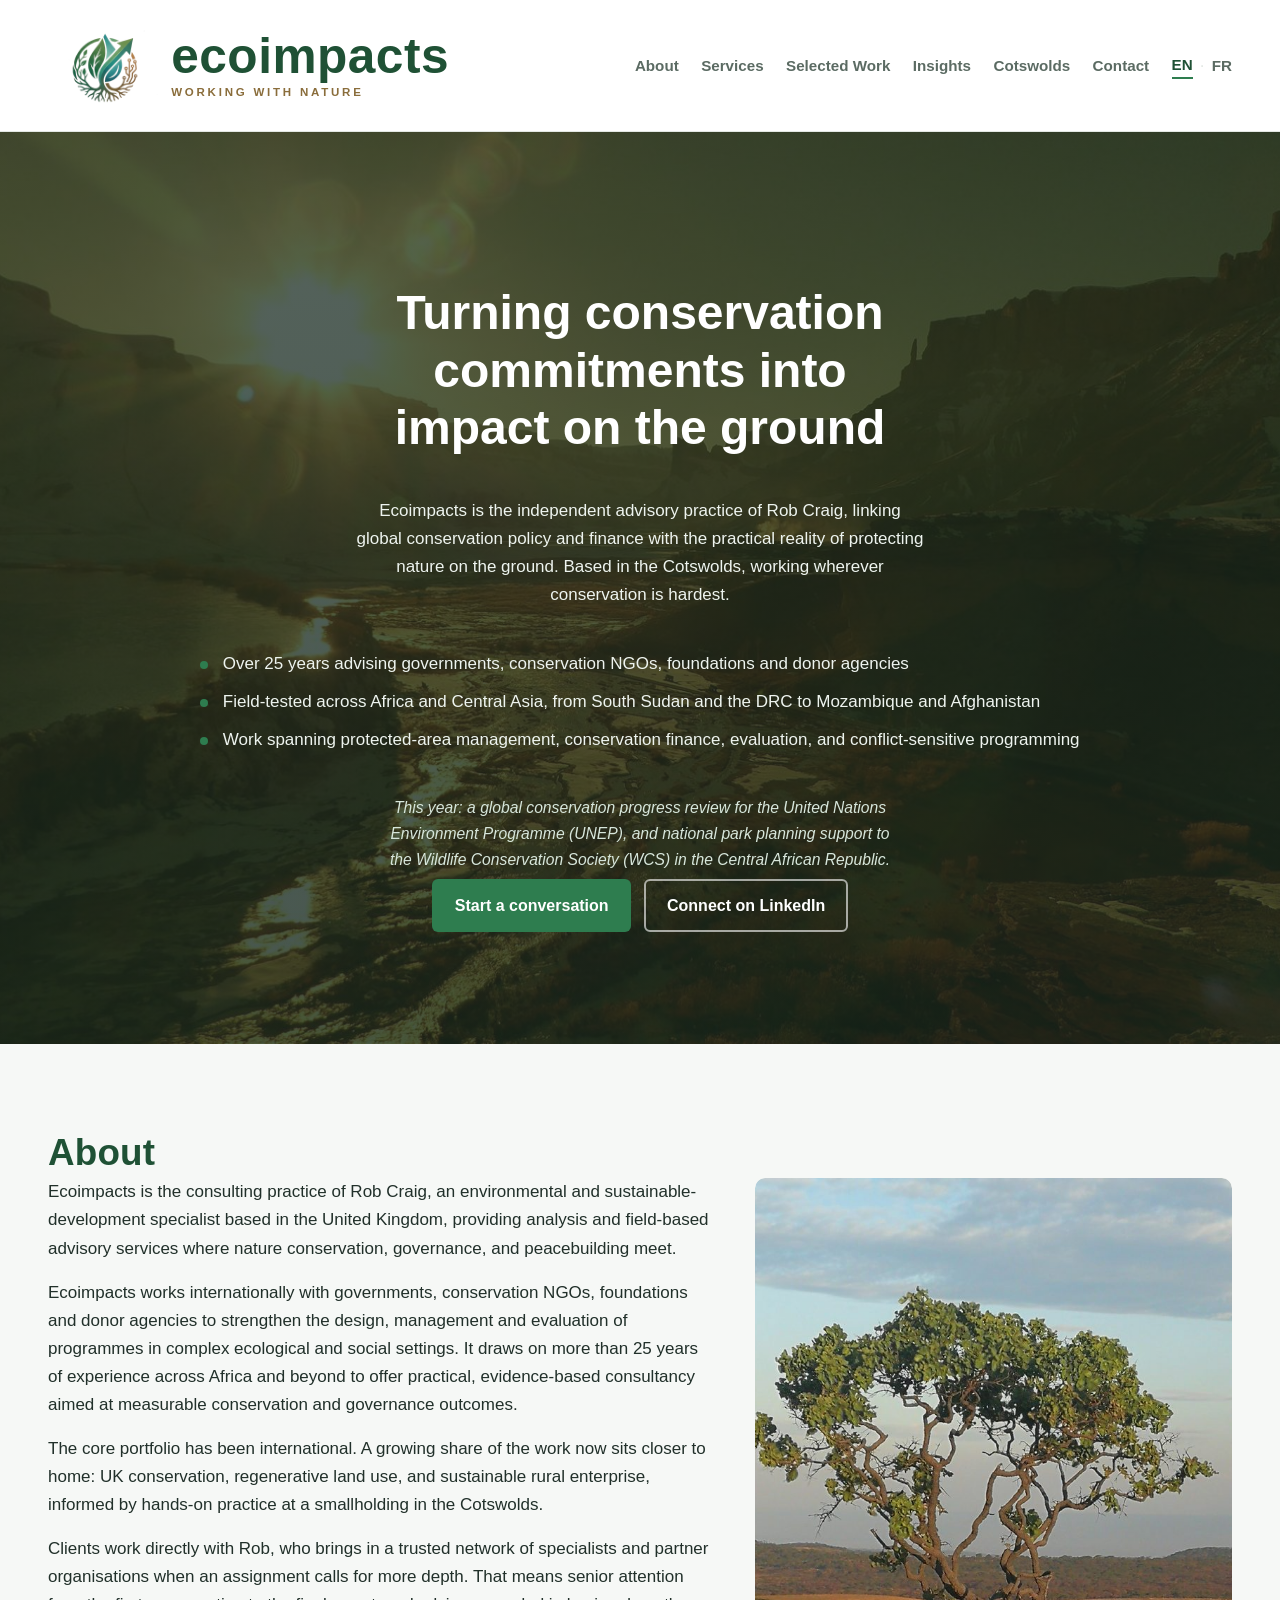
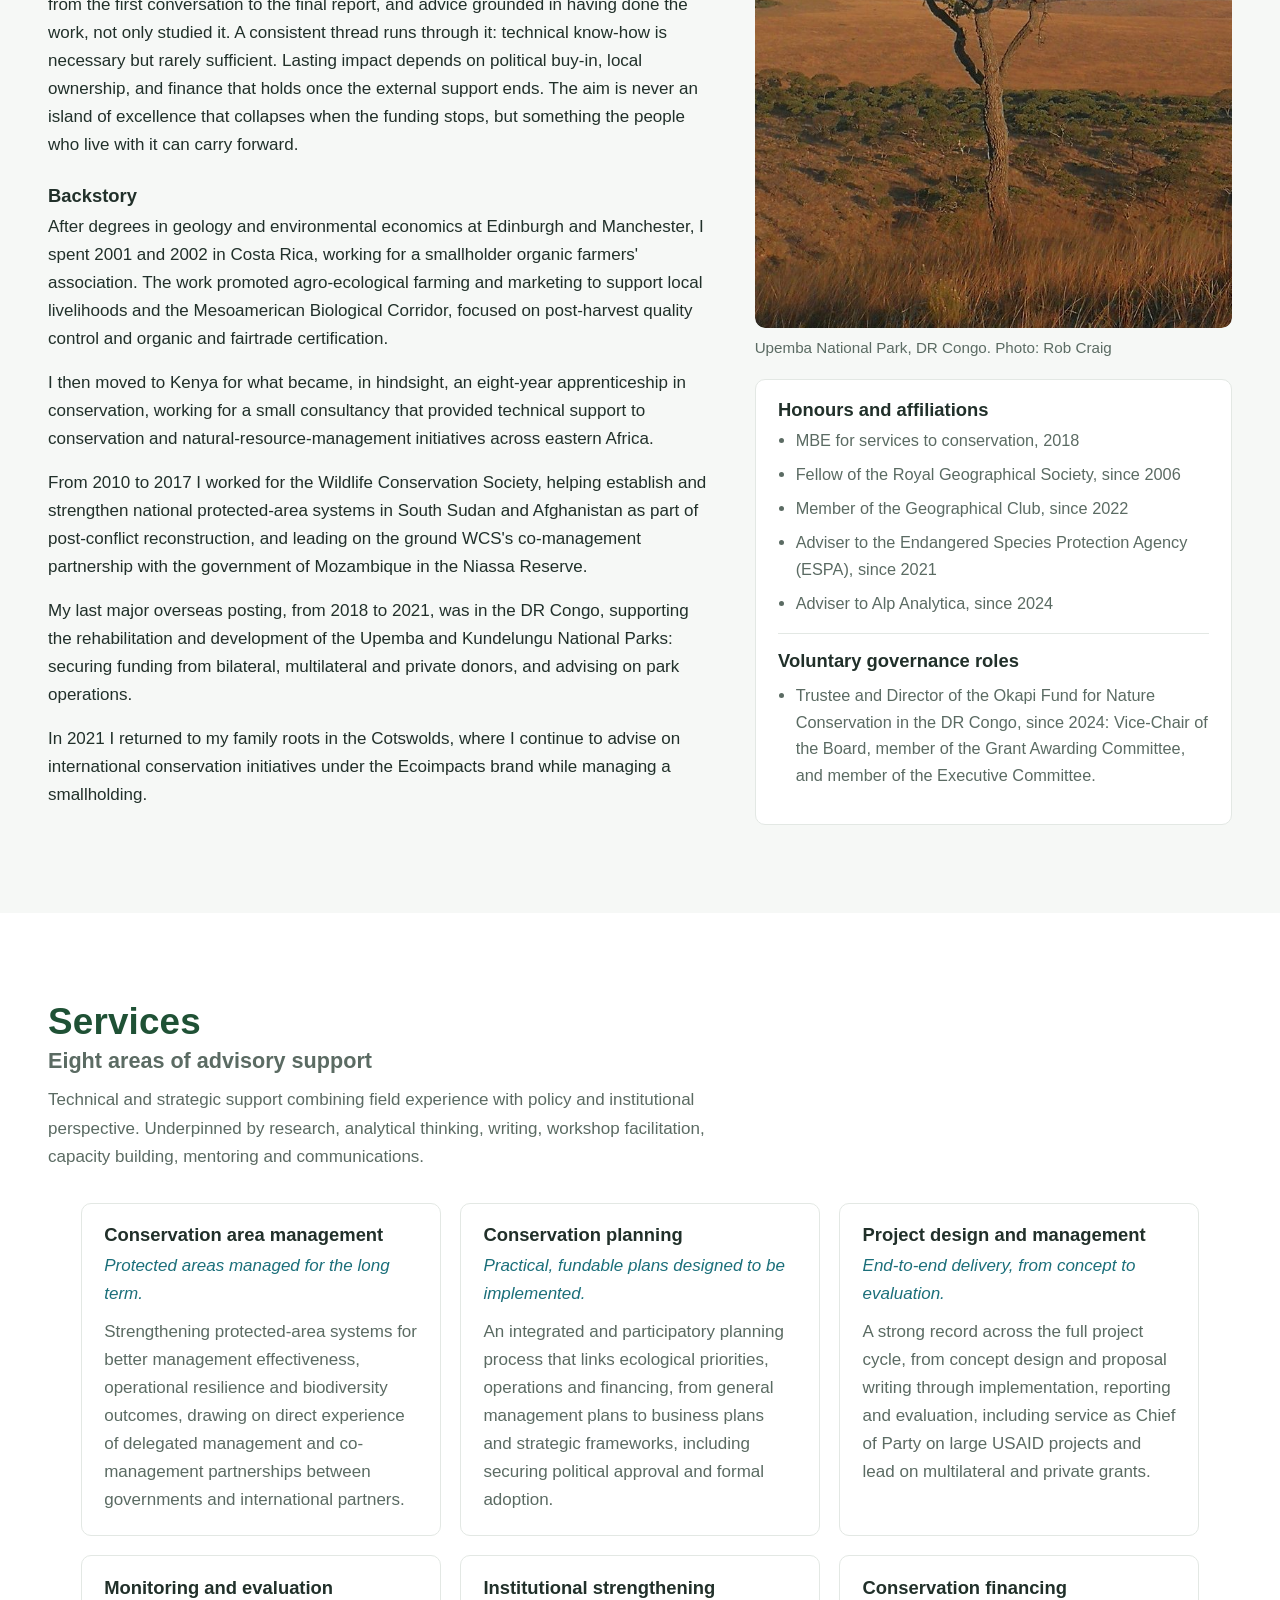
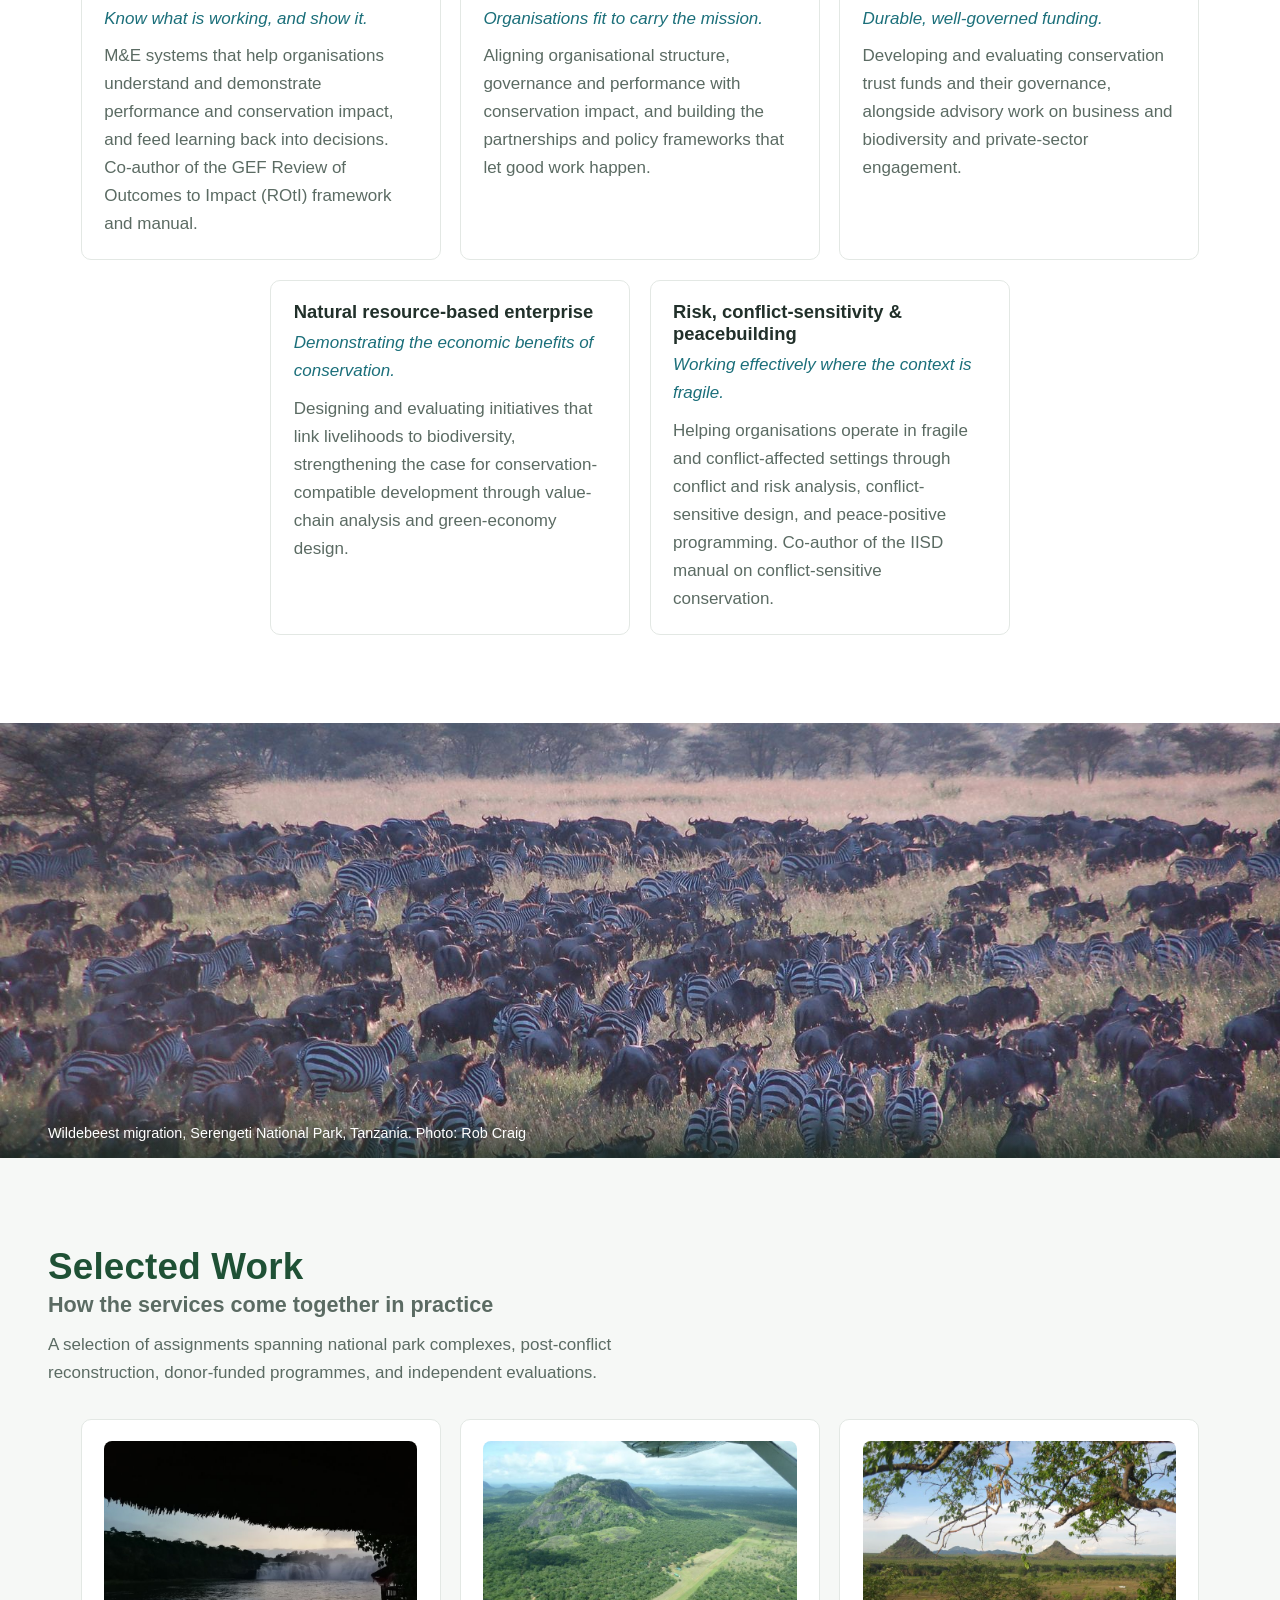
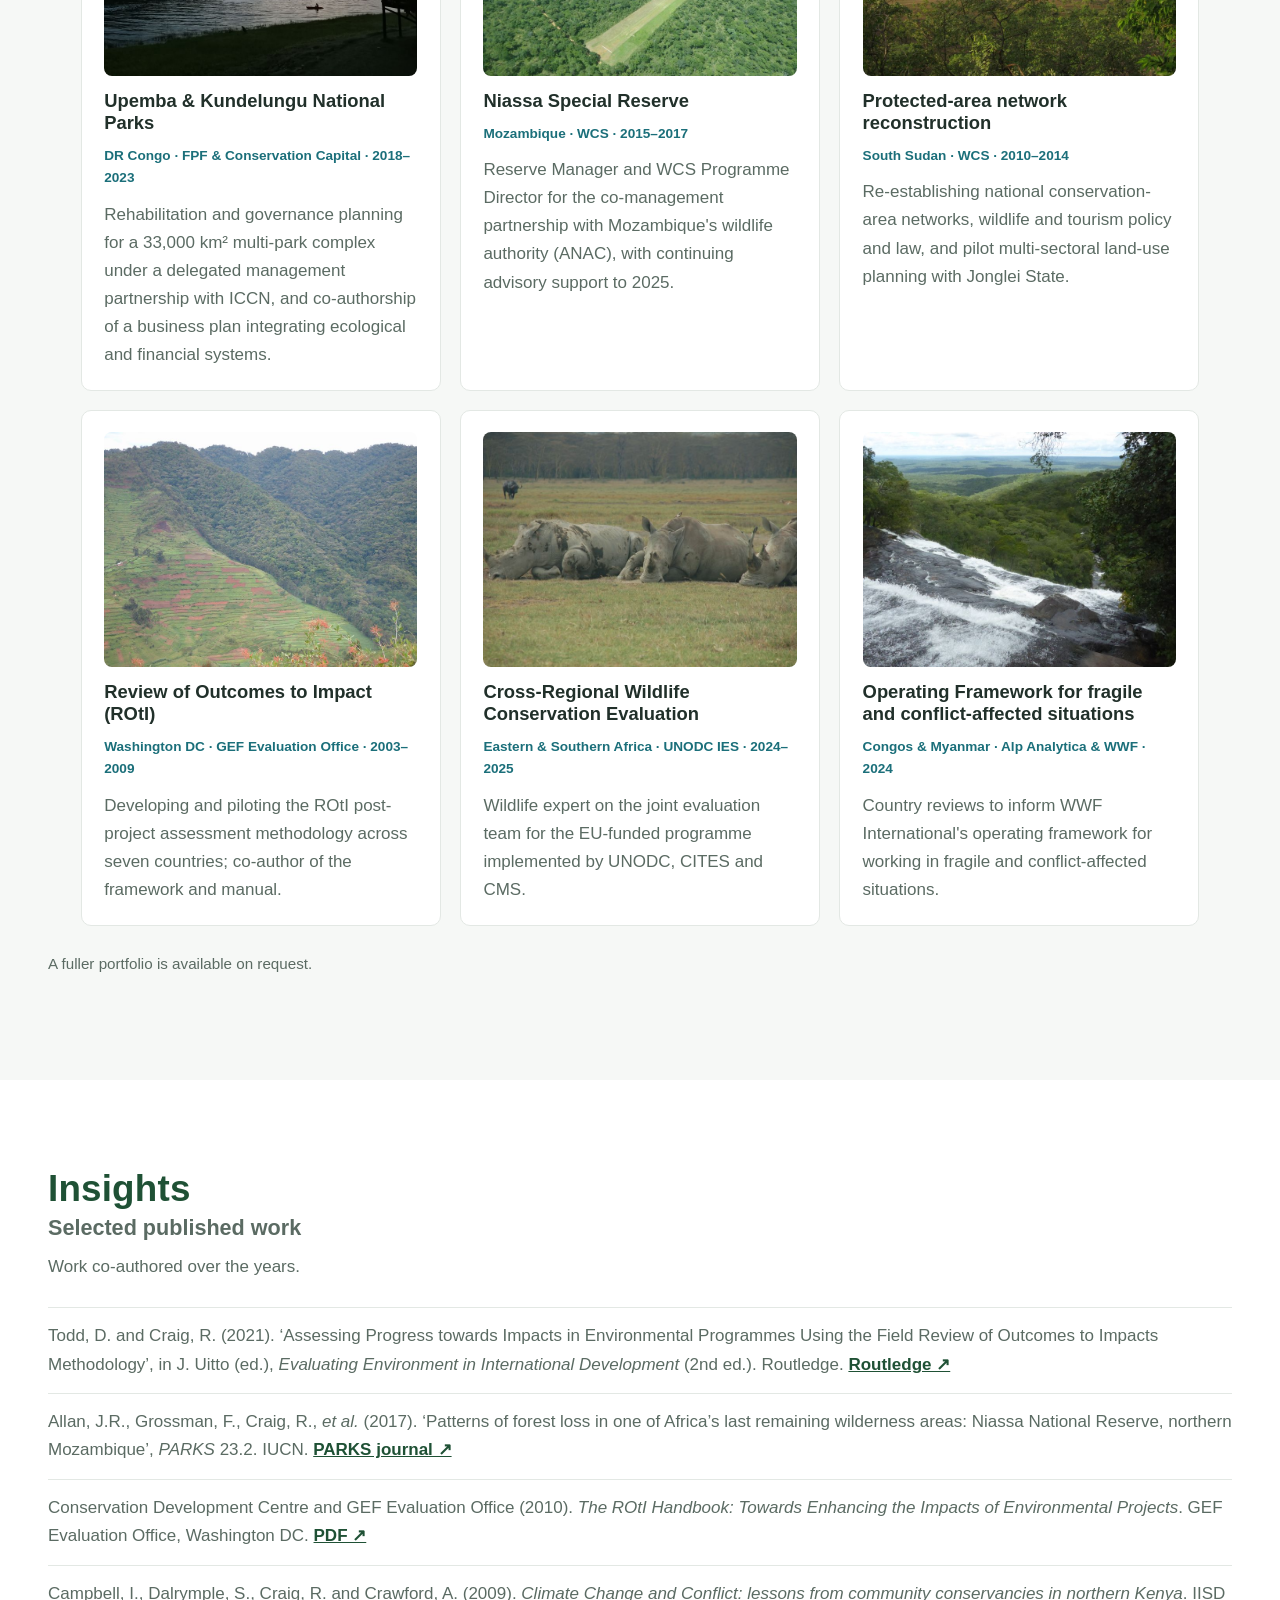
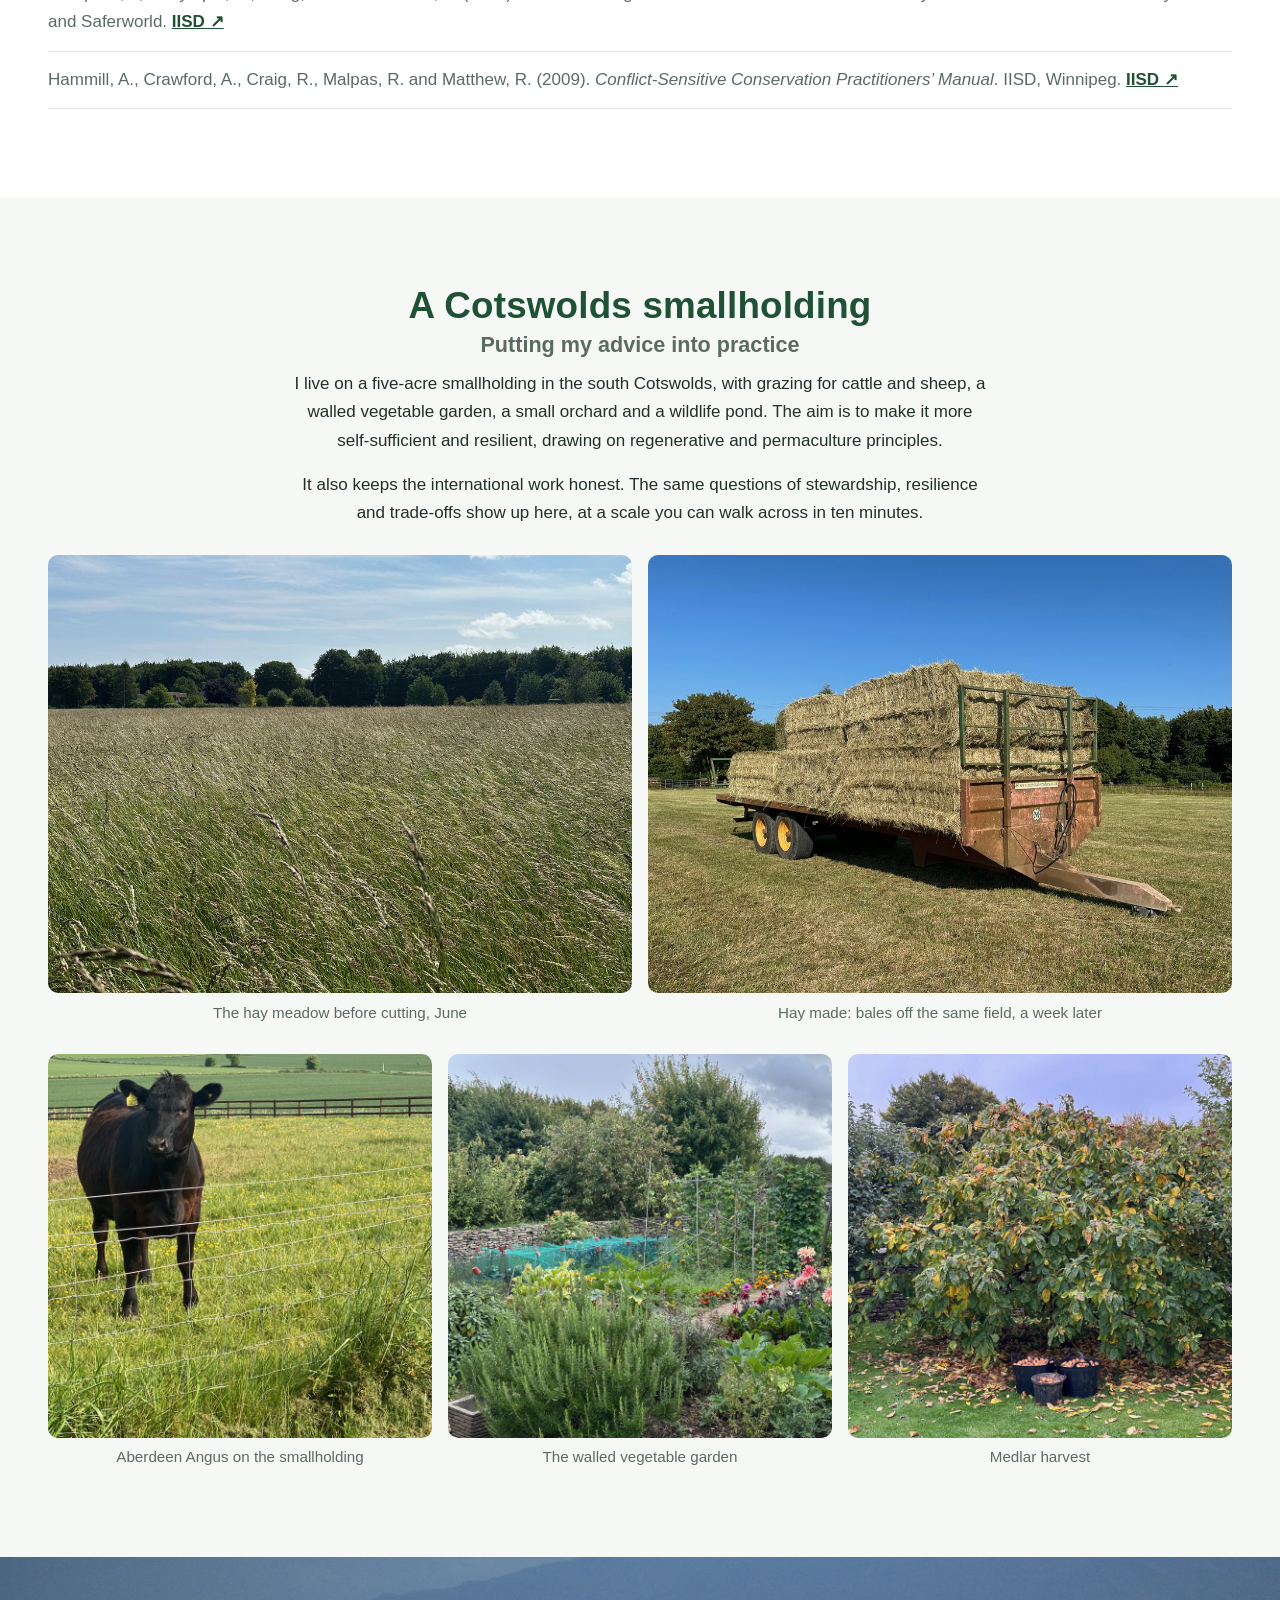
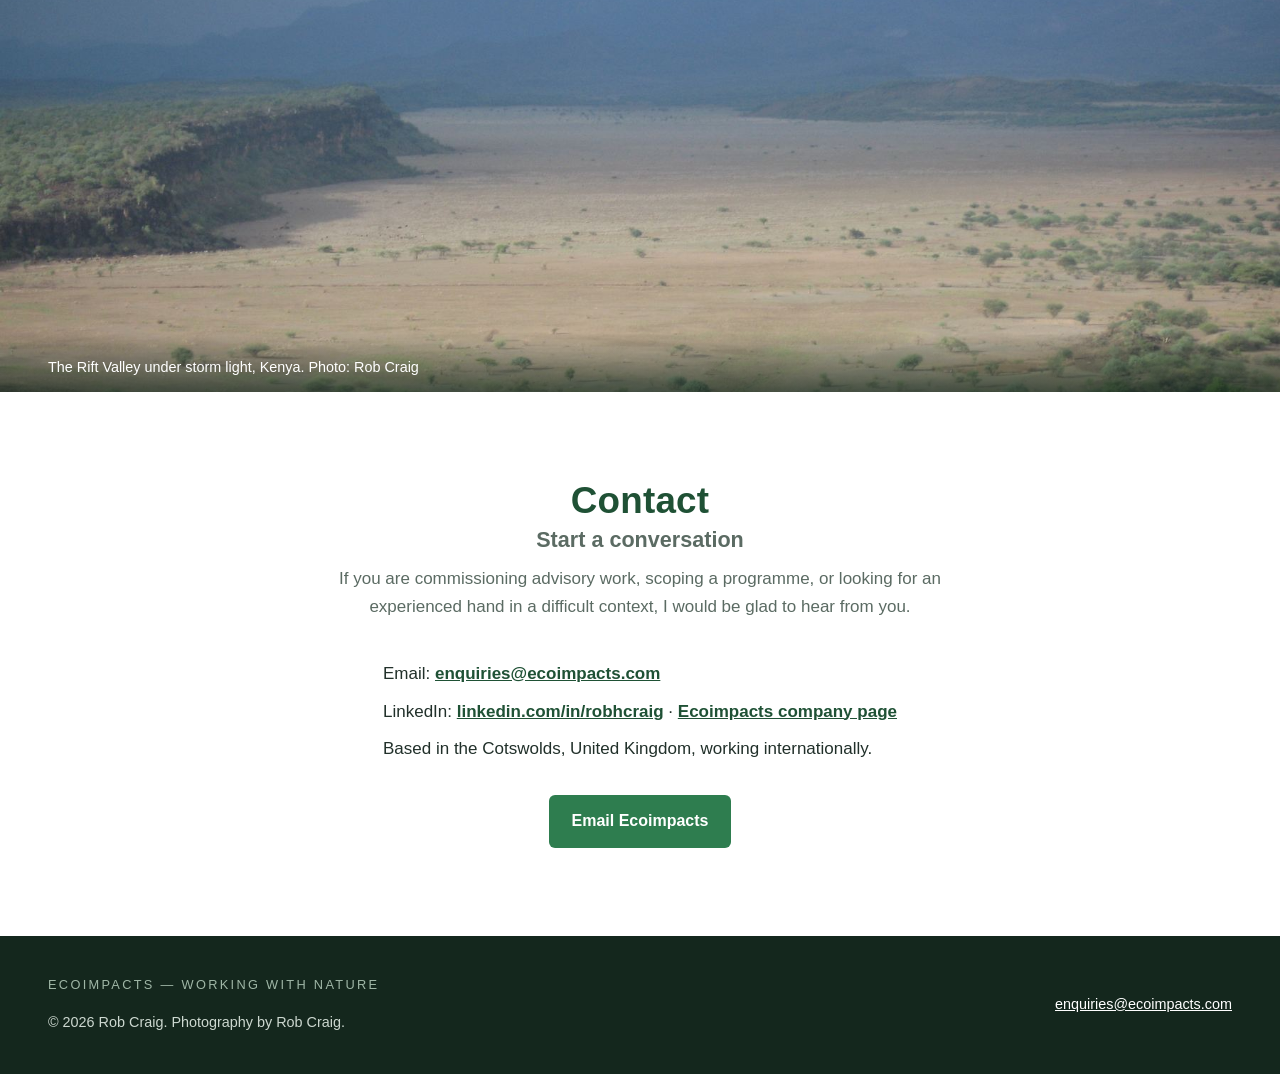
==== commit 0091edde: "Refactor trustee role description for clarity" ====
--- a/index.html
+++ b/index.html
@@ -99,7 +99,7 @@
               <div class="voluntary">
                 <h3>Voluntary governance roles</h3>
                 <ul style="margin-top:.6rem;">
-                  <li>Trustee and Director of the Okapi Fund for Nature Conservation in the DR Congo, since 2024. An unpaid role: Vice-Chair of the Board, member of the Grant Awarding Committee, and member of the Executive Committee.</li>
+                  <li>Trustee and Director of the Okapi Fund for Nature Conservation in the DR Congo, since 2024: Vice-Chair of the Board, member of the Grant Awarding Committee, and member of the Executive Committee.</li>
                 </ul>
               </div>
             </div>
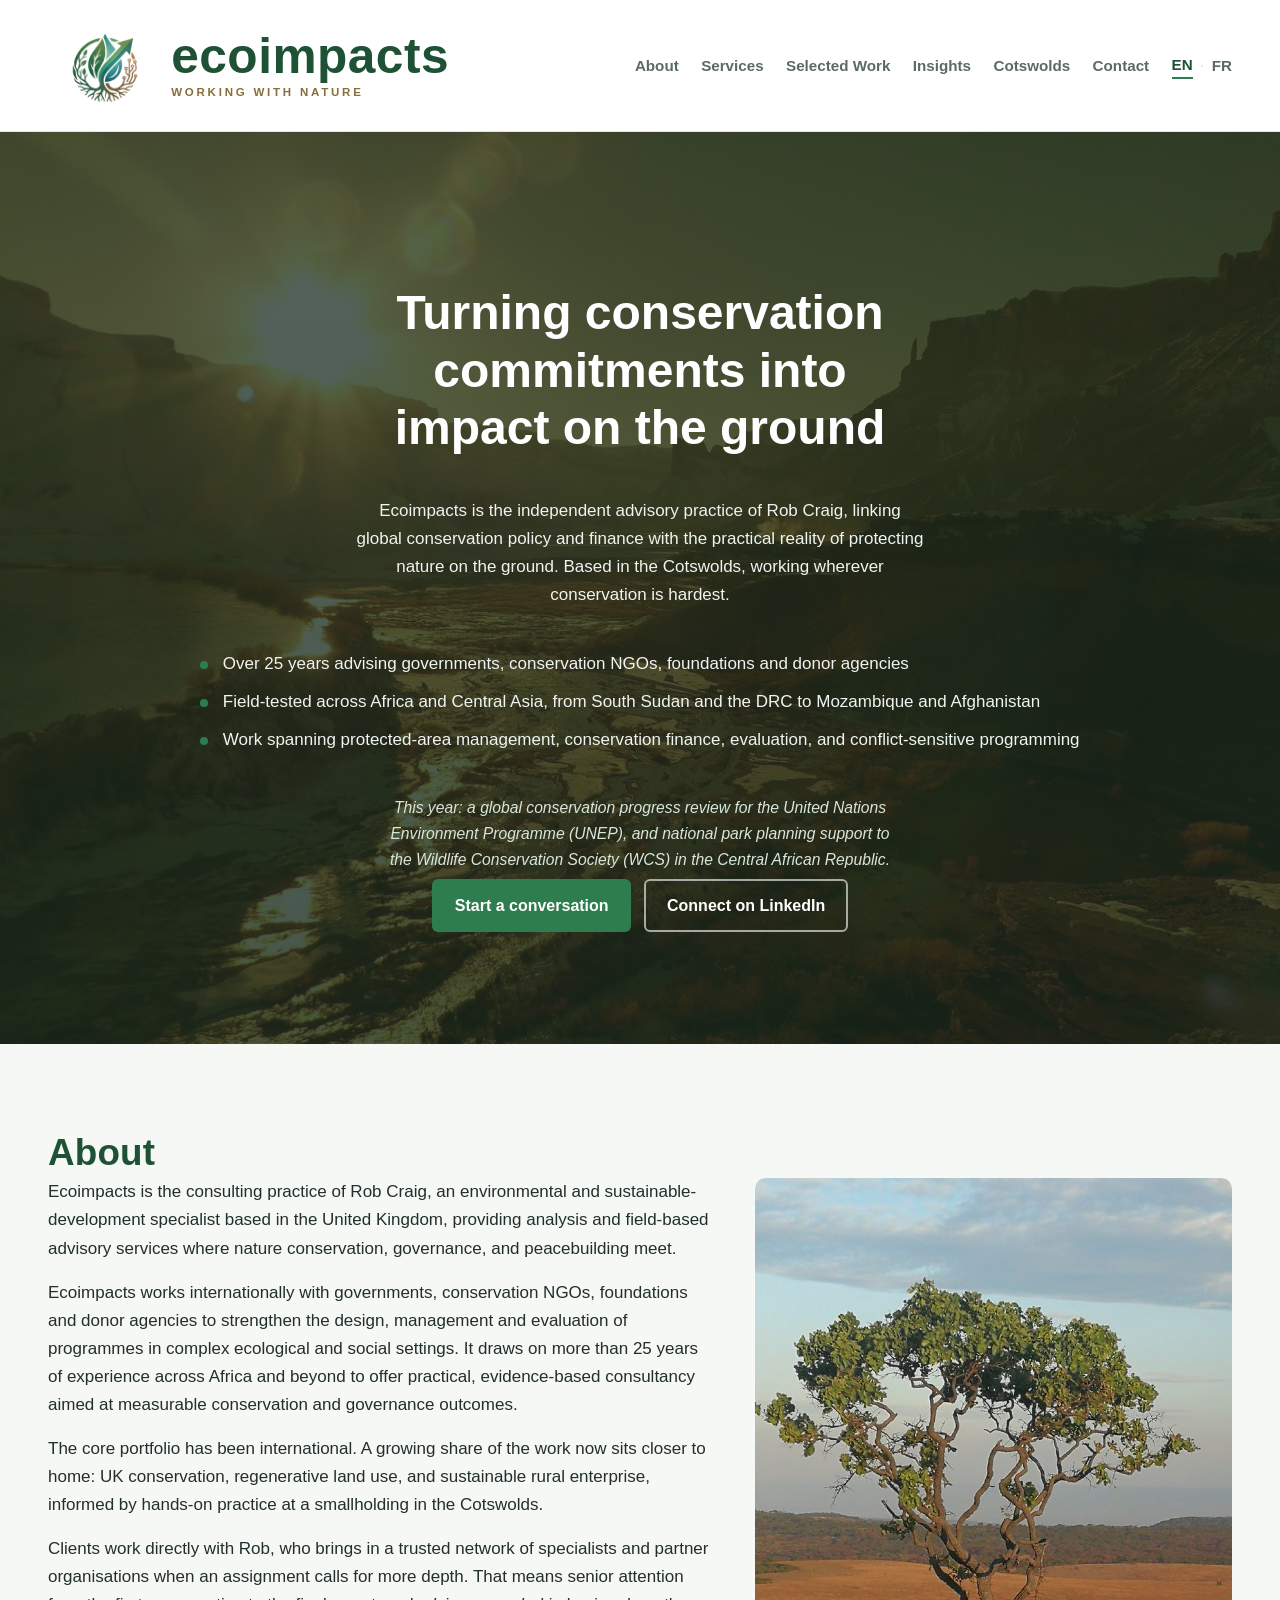
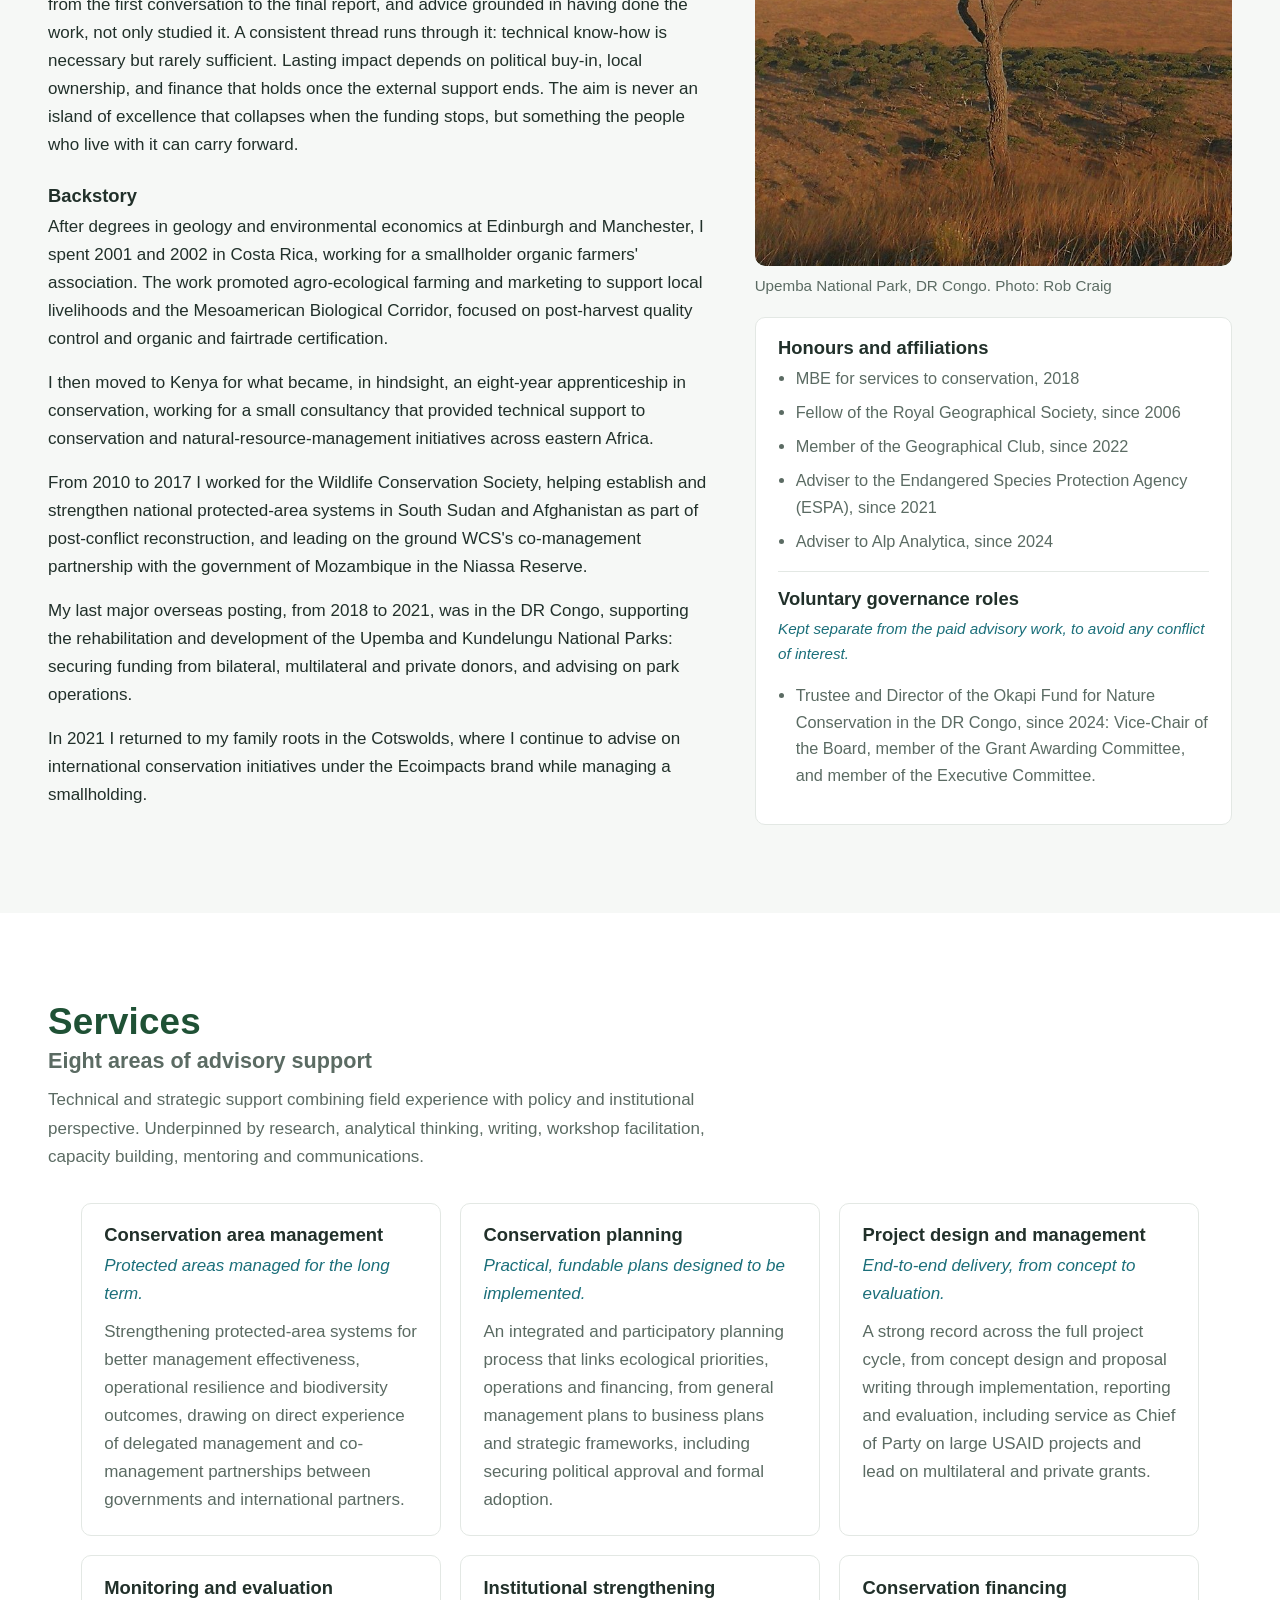
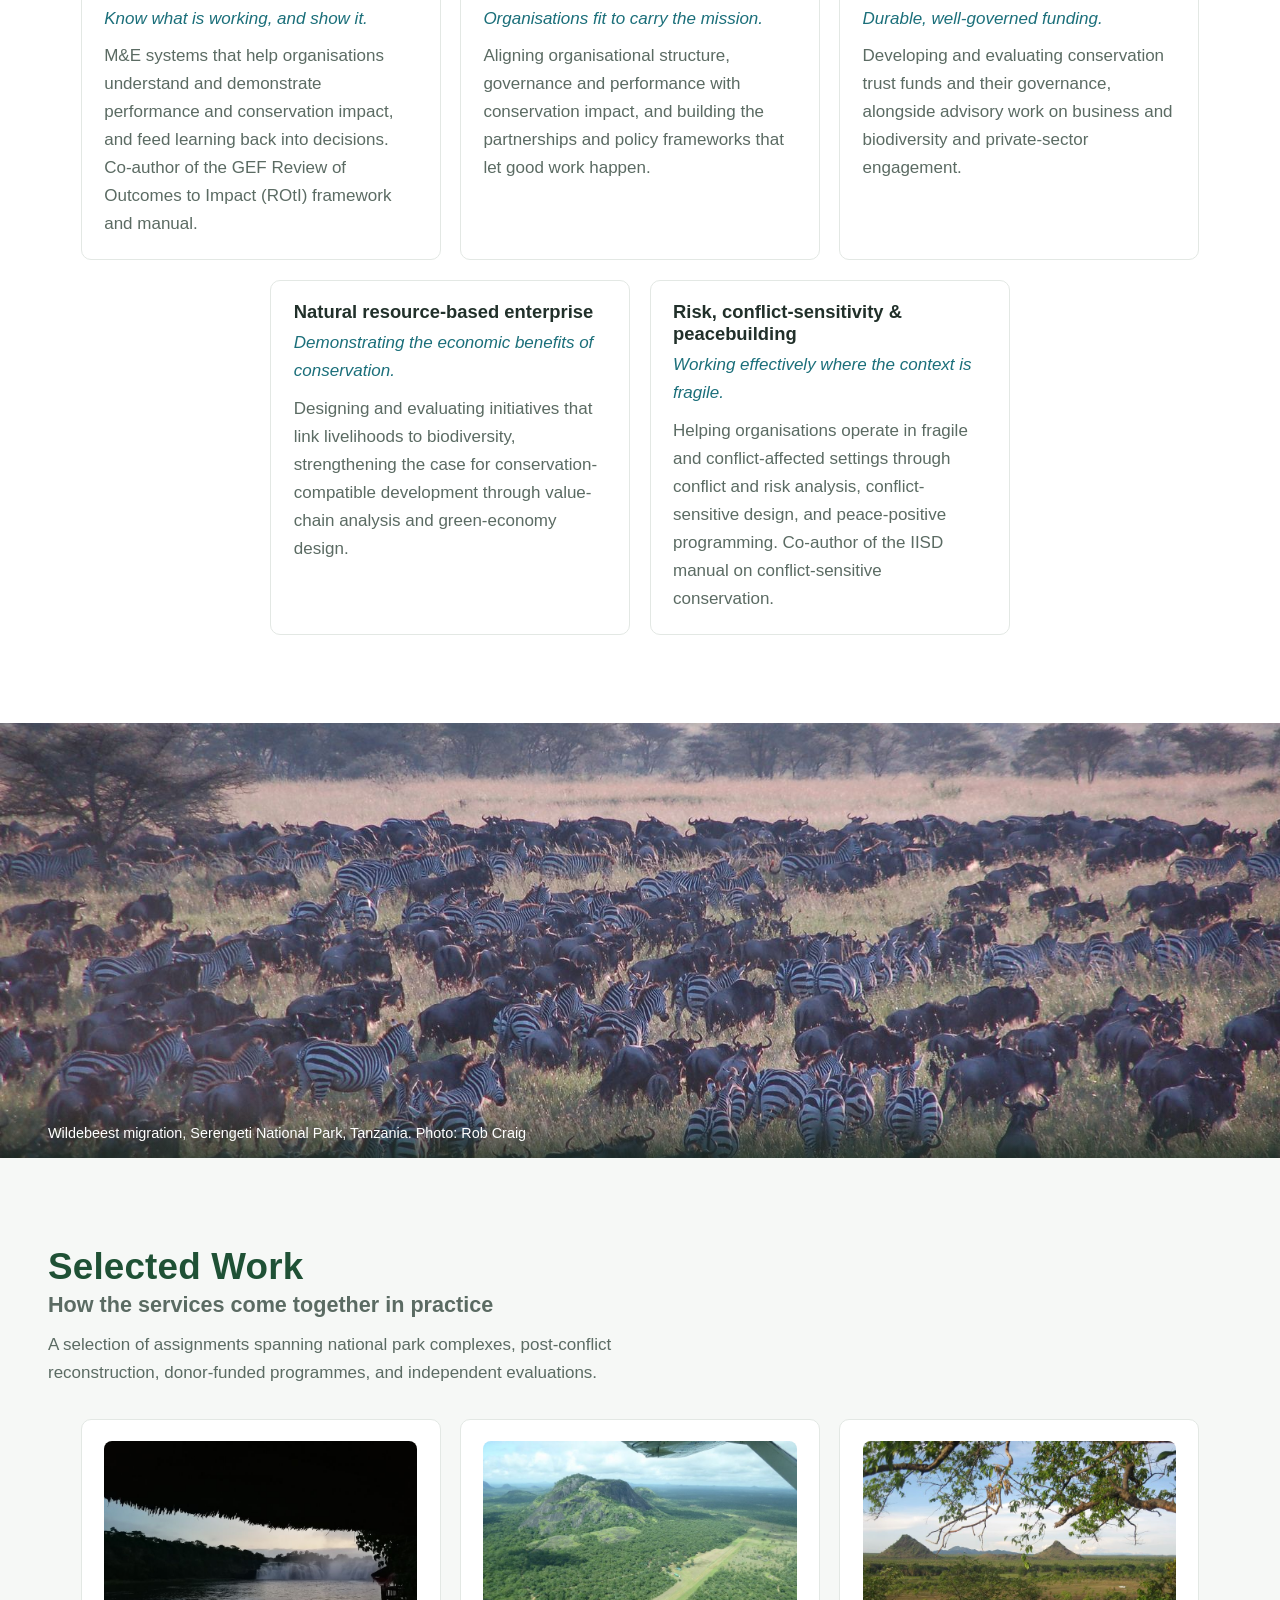
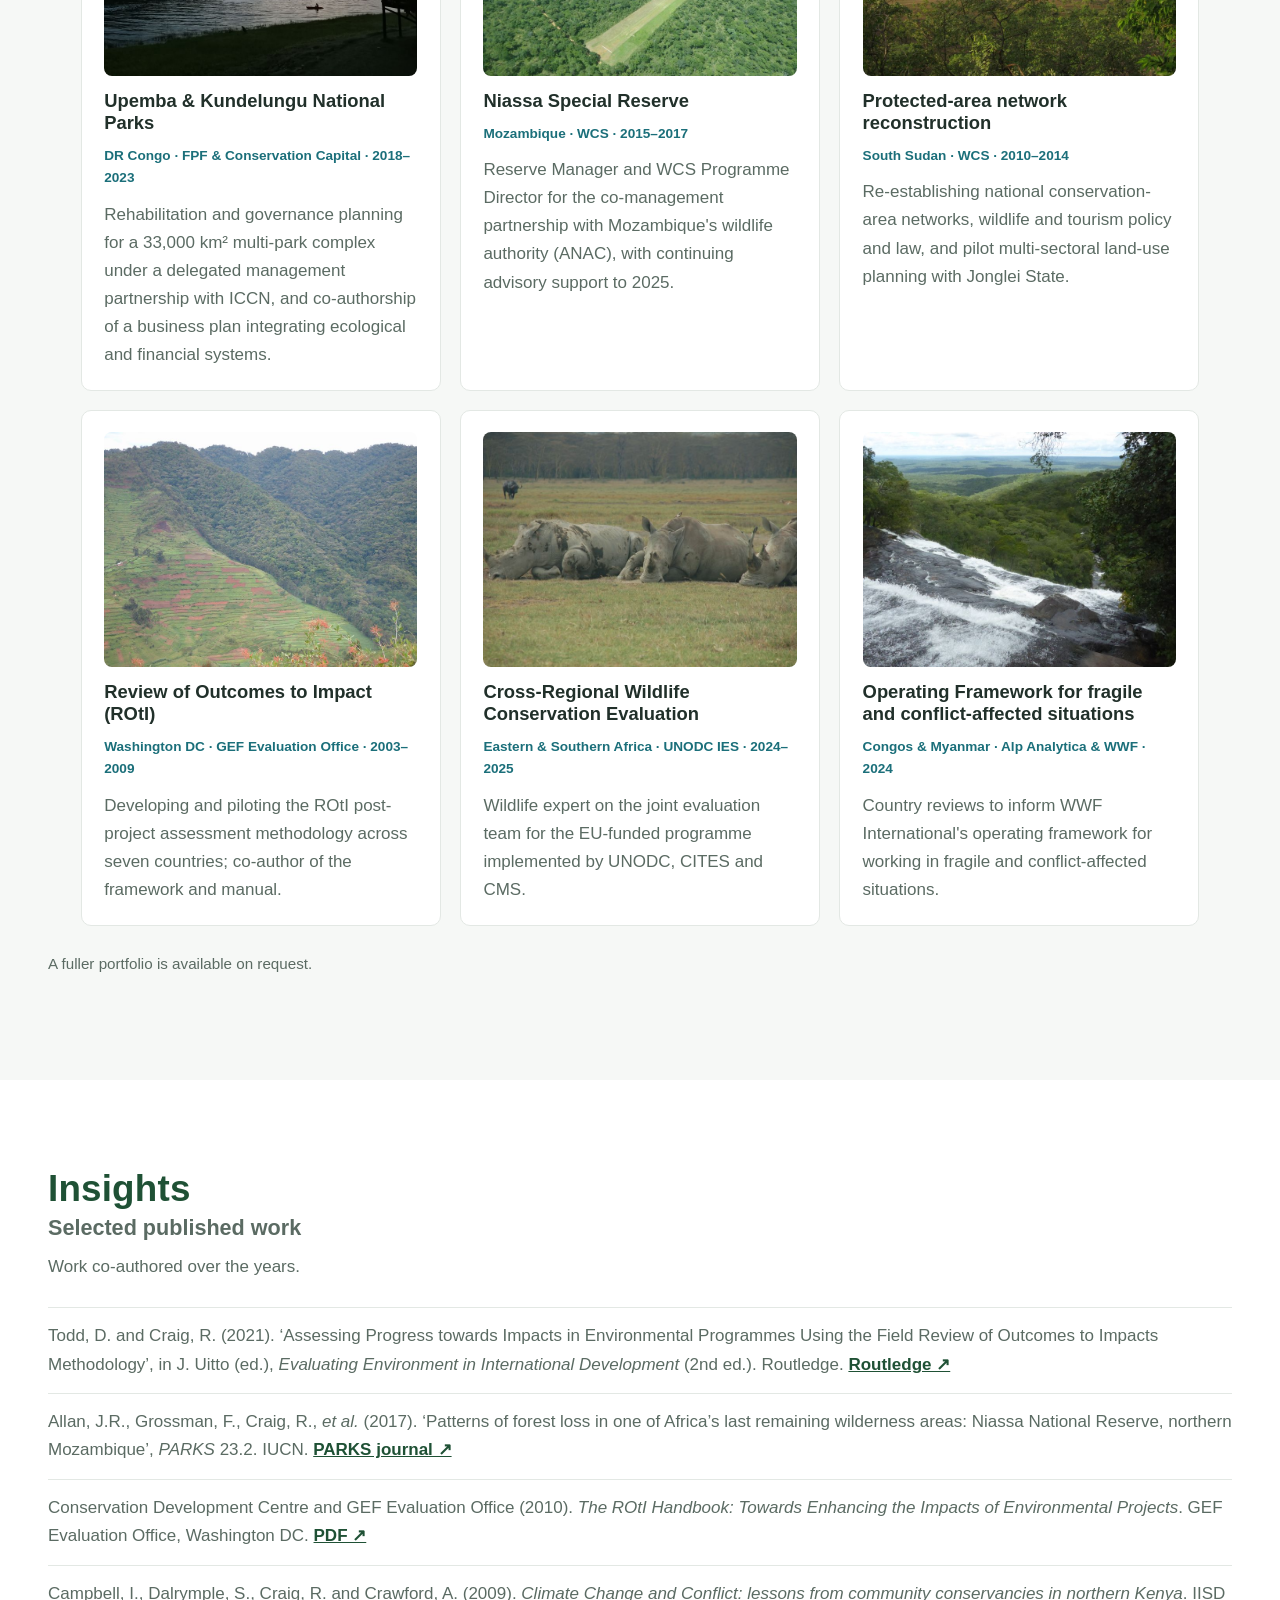
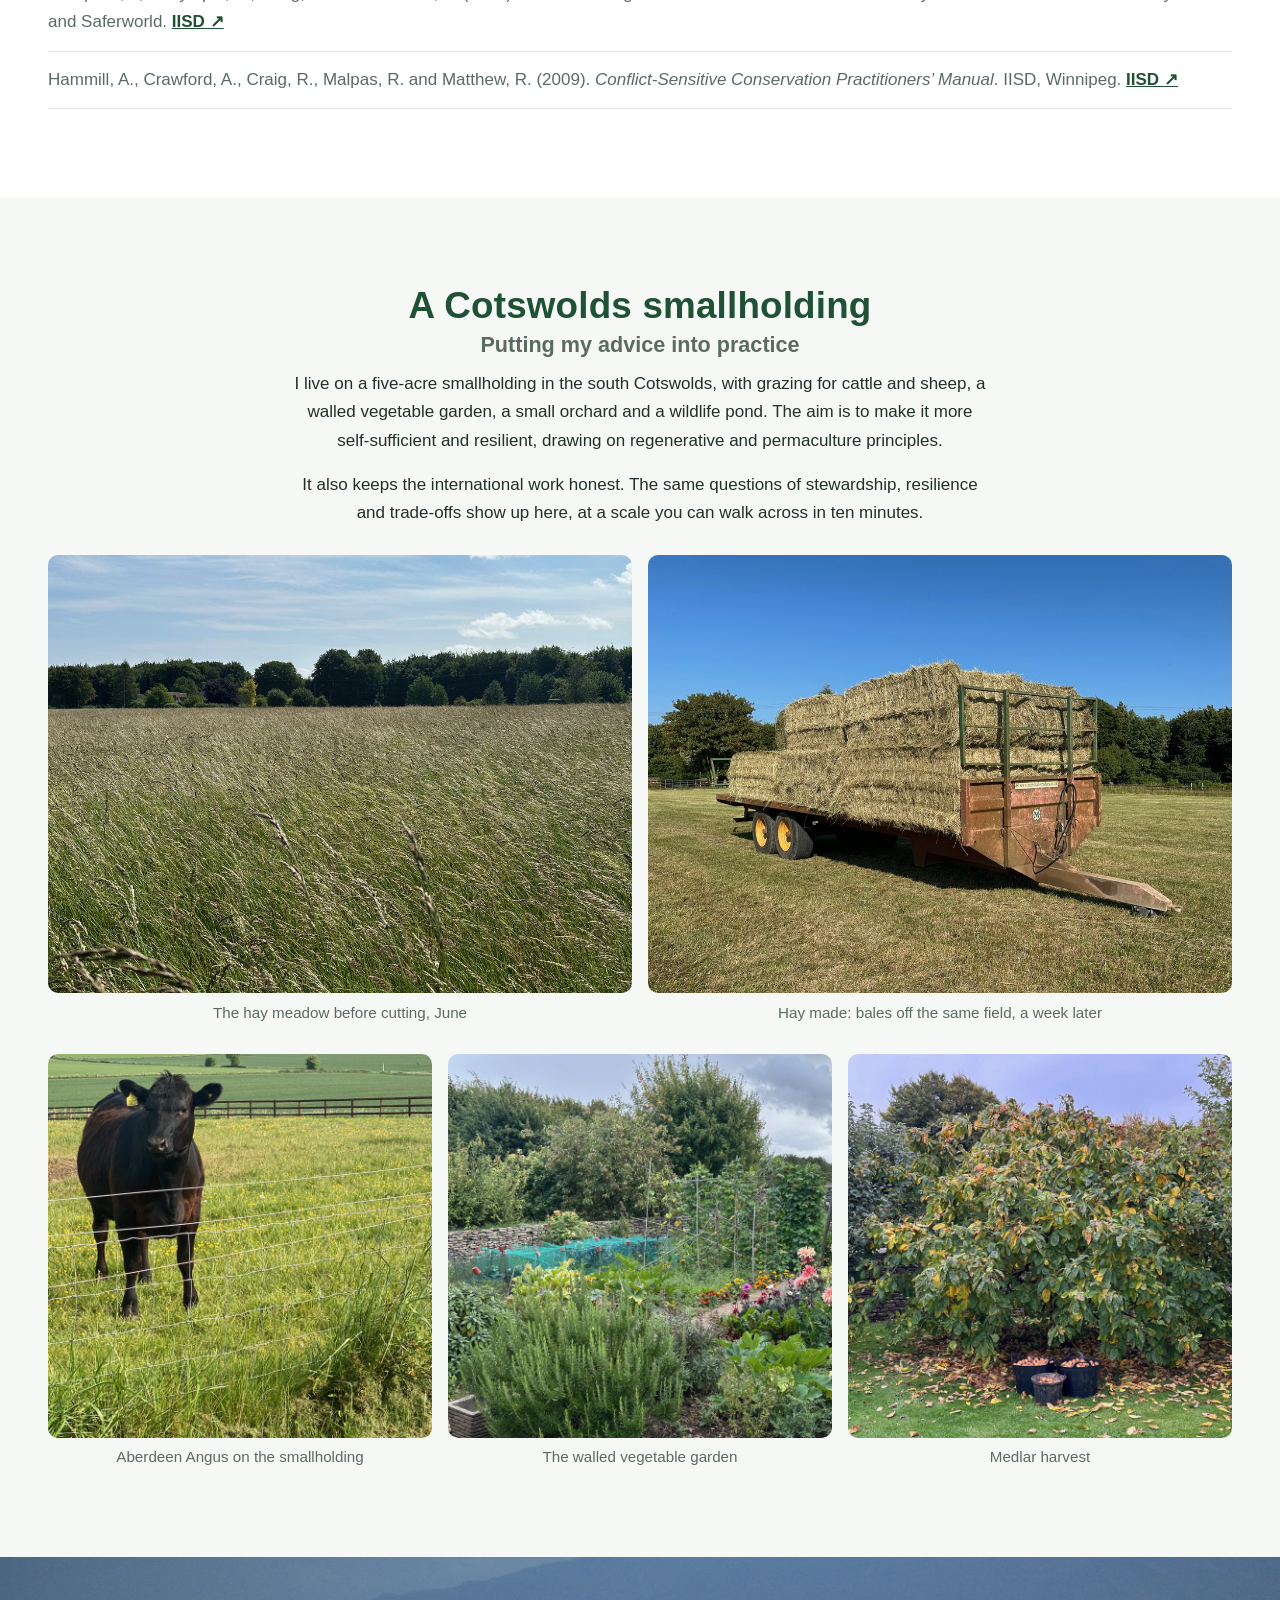
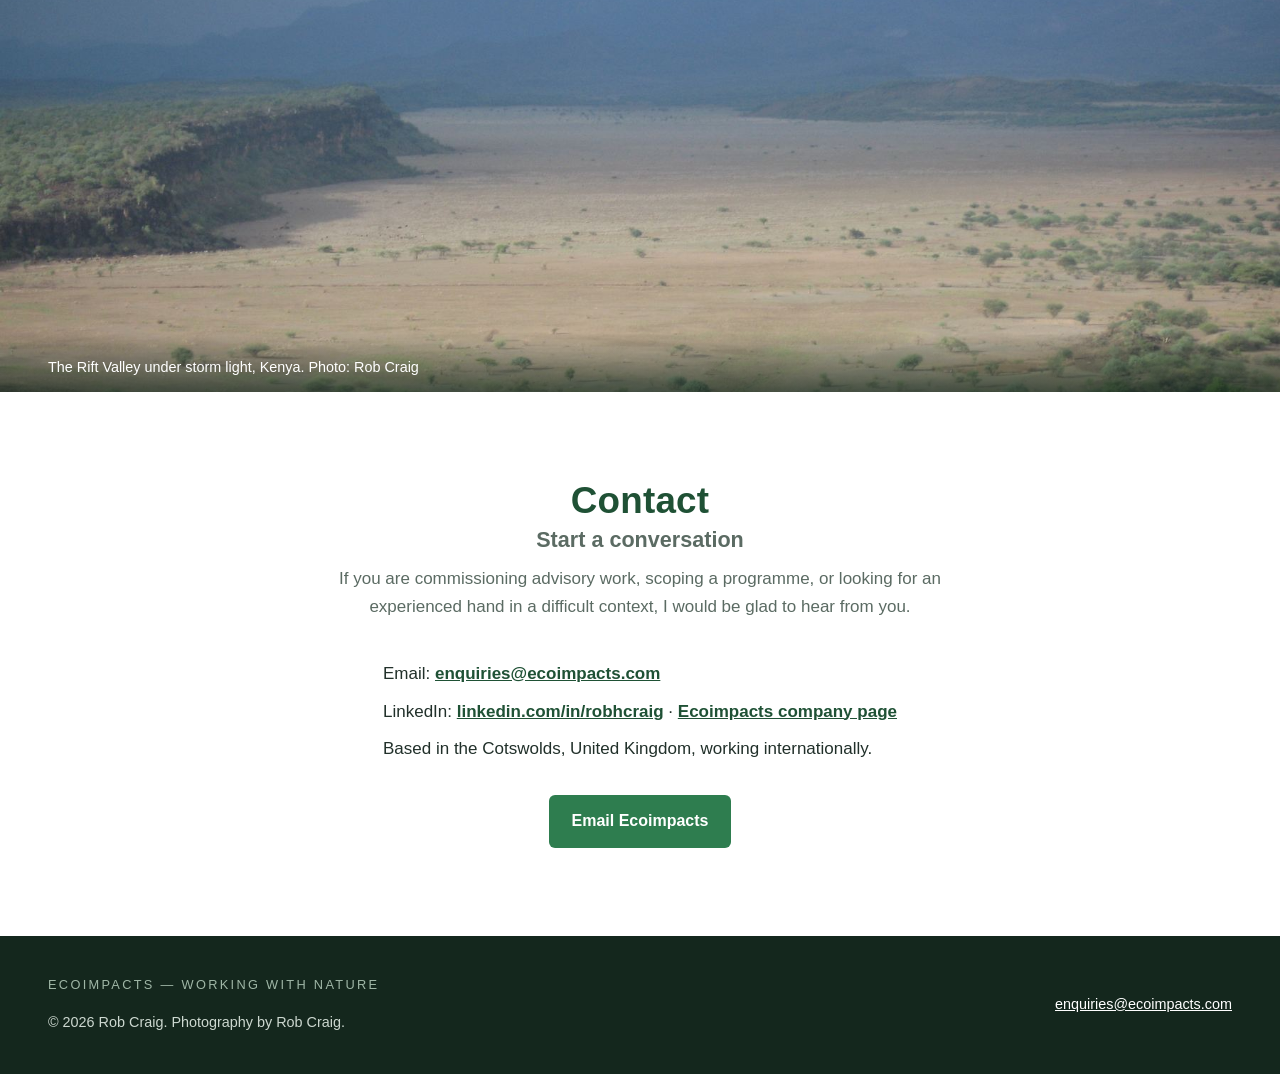
==== commit ec042cde: "Add files via upload" ====
--- a/index.html
+++ b/index.html
@@ -98,6 +98,7 @@
               </ul>
               <div class="voluntary">
                 <h3>Voluntary governance roles</h3>
+                <p class="note">Kept separate from the paid advisory work, to avoid any conflict of interest.</p>
                 <ul style="margin-top:.6rem;">
                   <li>Trustee and Director of the Okapi Fund for Nature Conservation in the DR Congo, since 2024: Vice-Chair of the Board, member of the Grant Awarding Committee, and member of the Executive Committee.</li>
                 </ul>
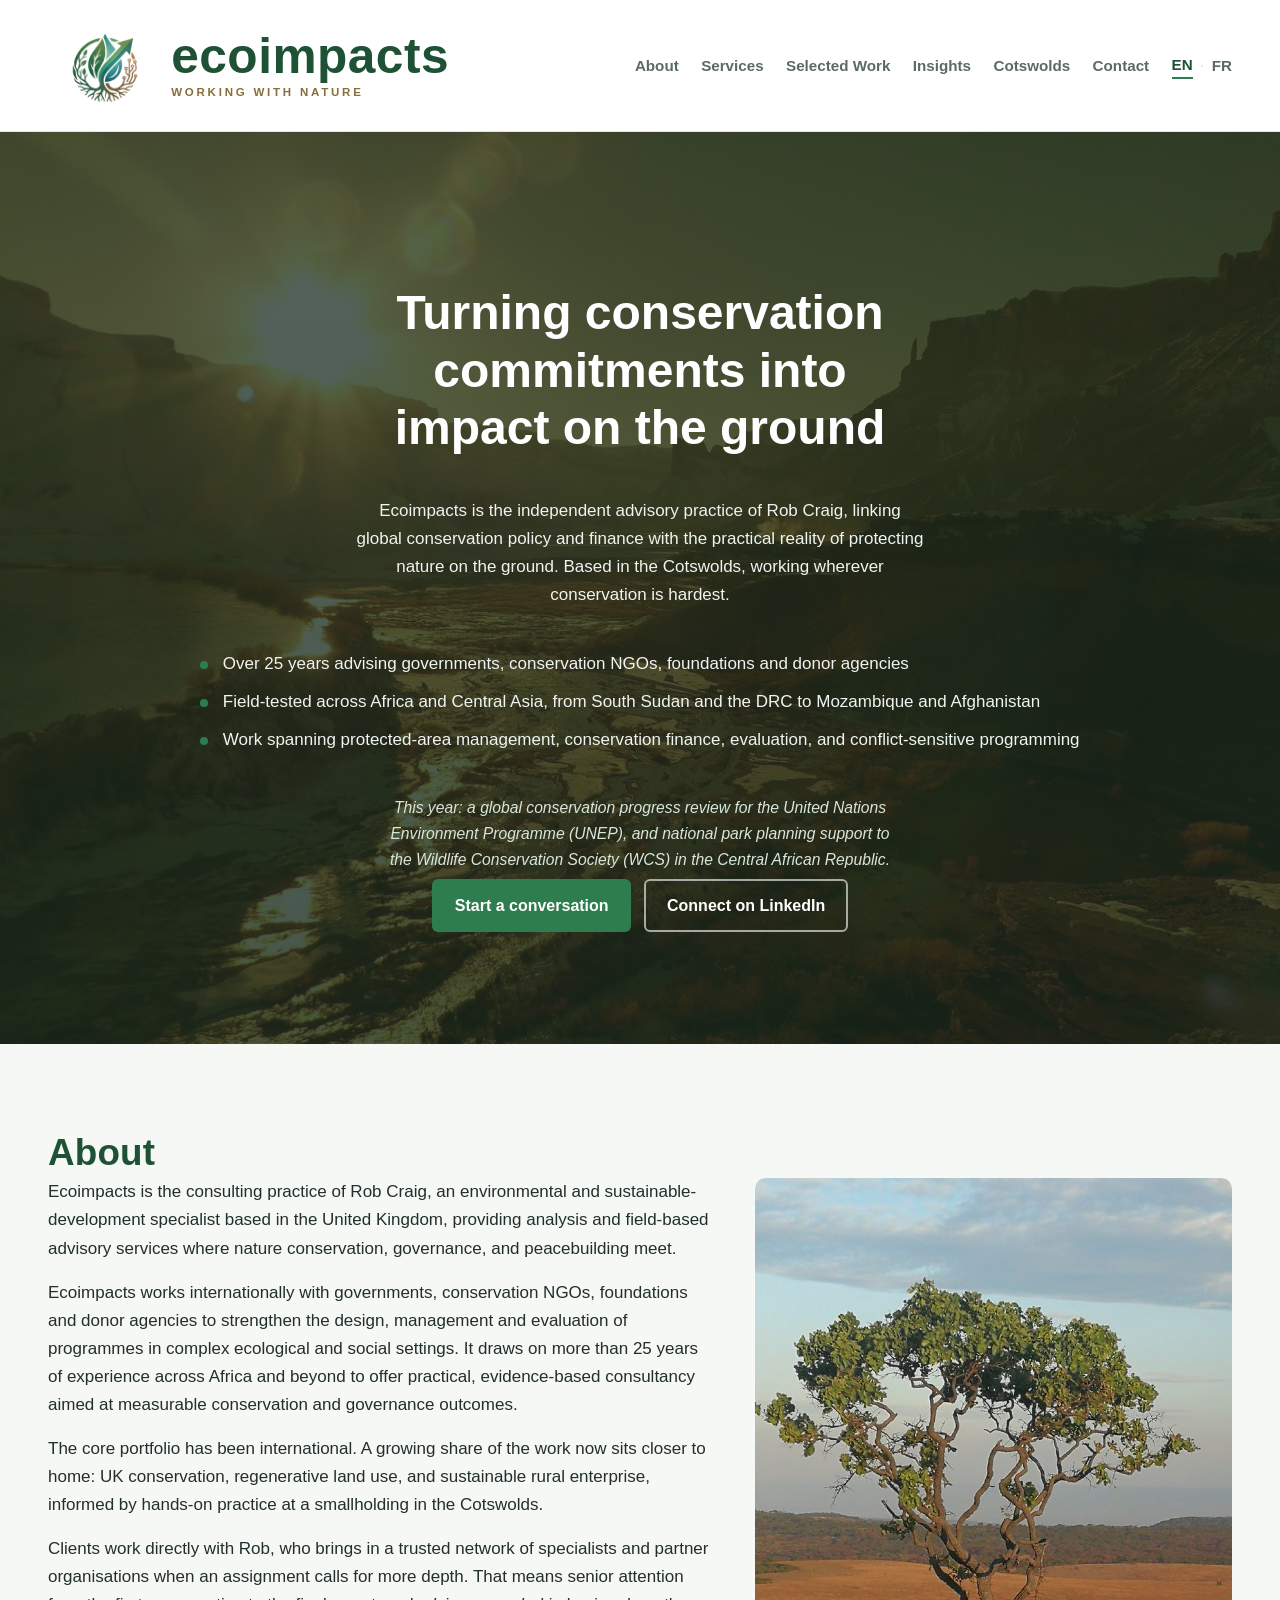
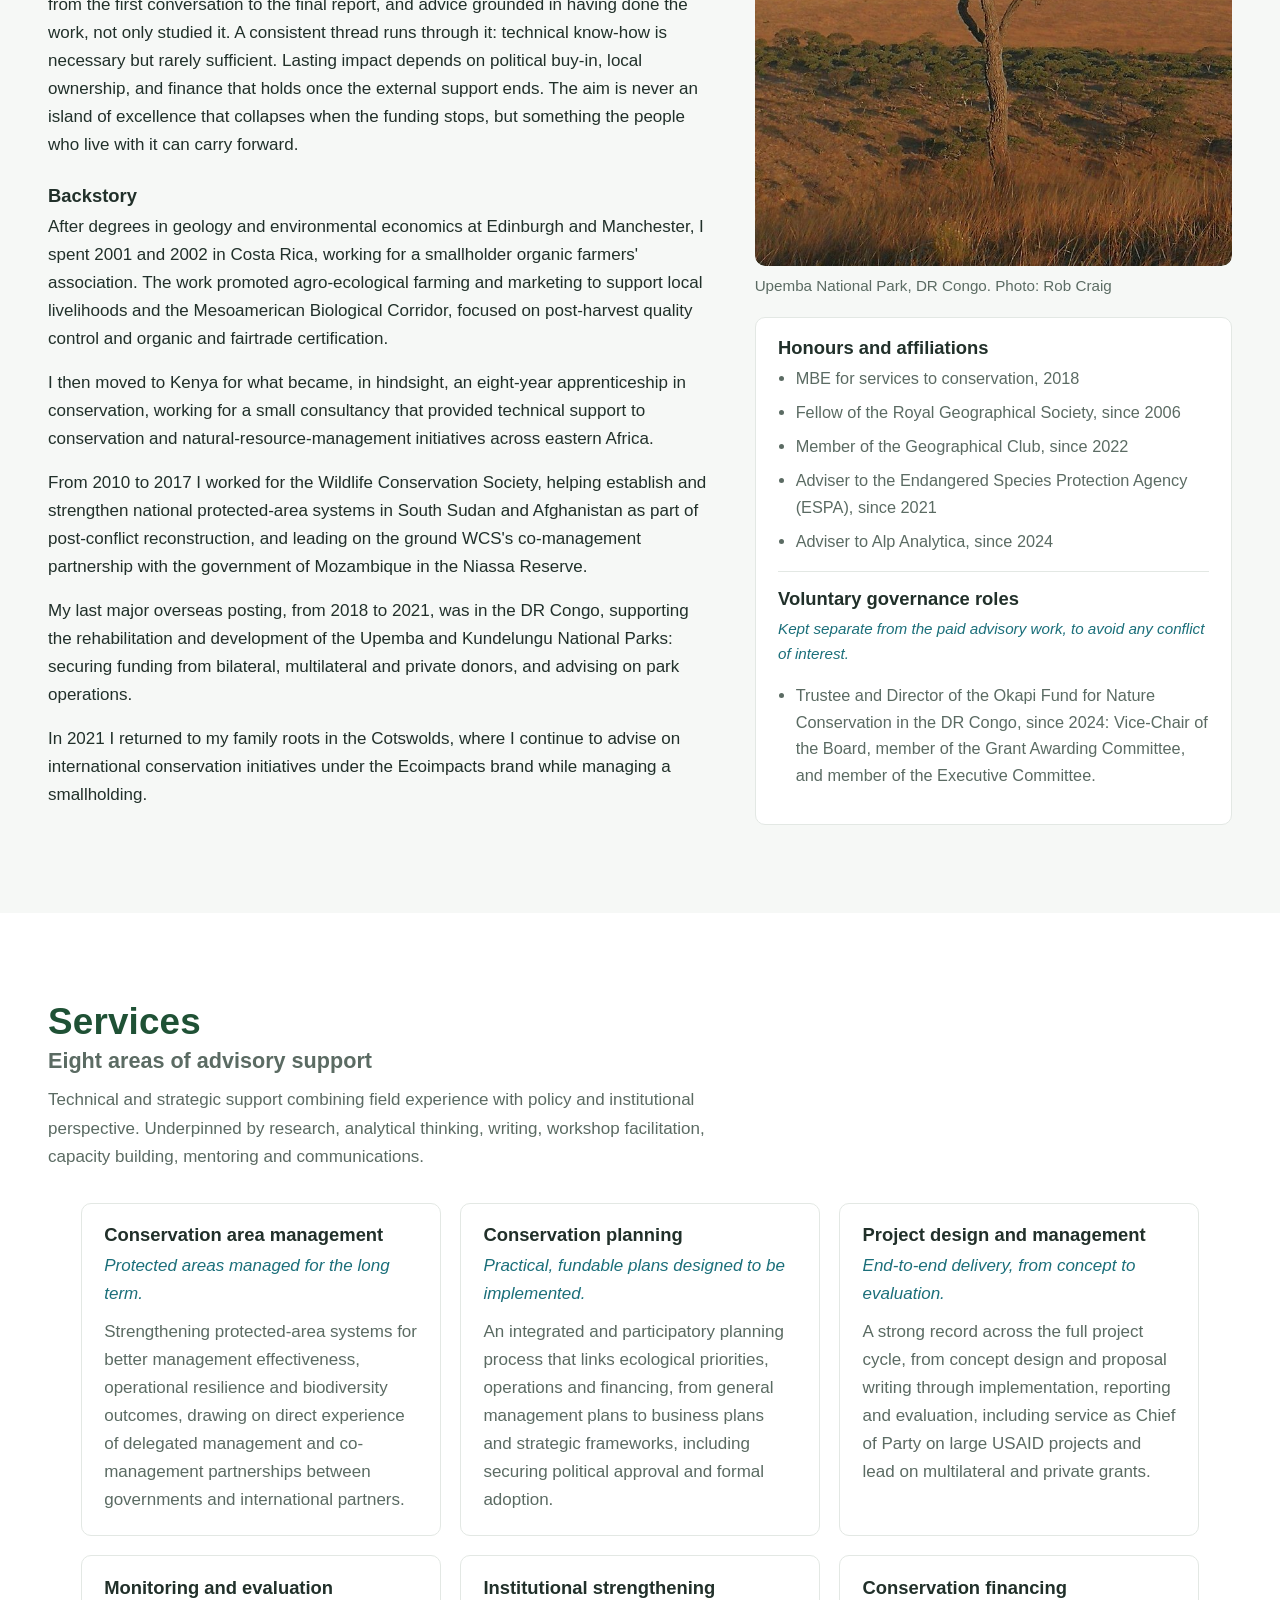
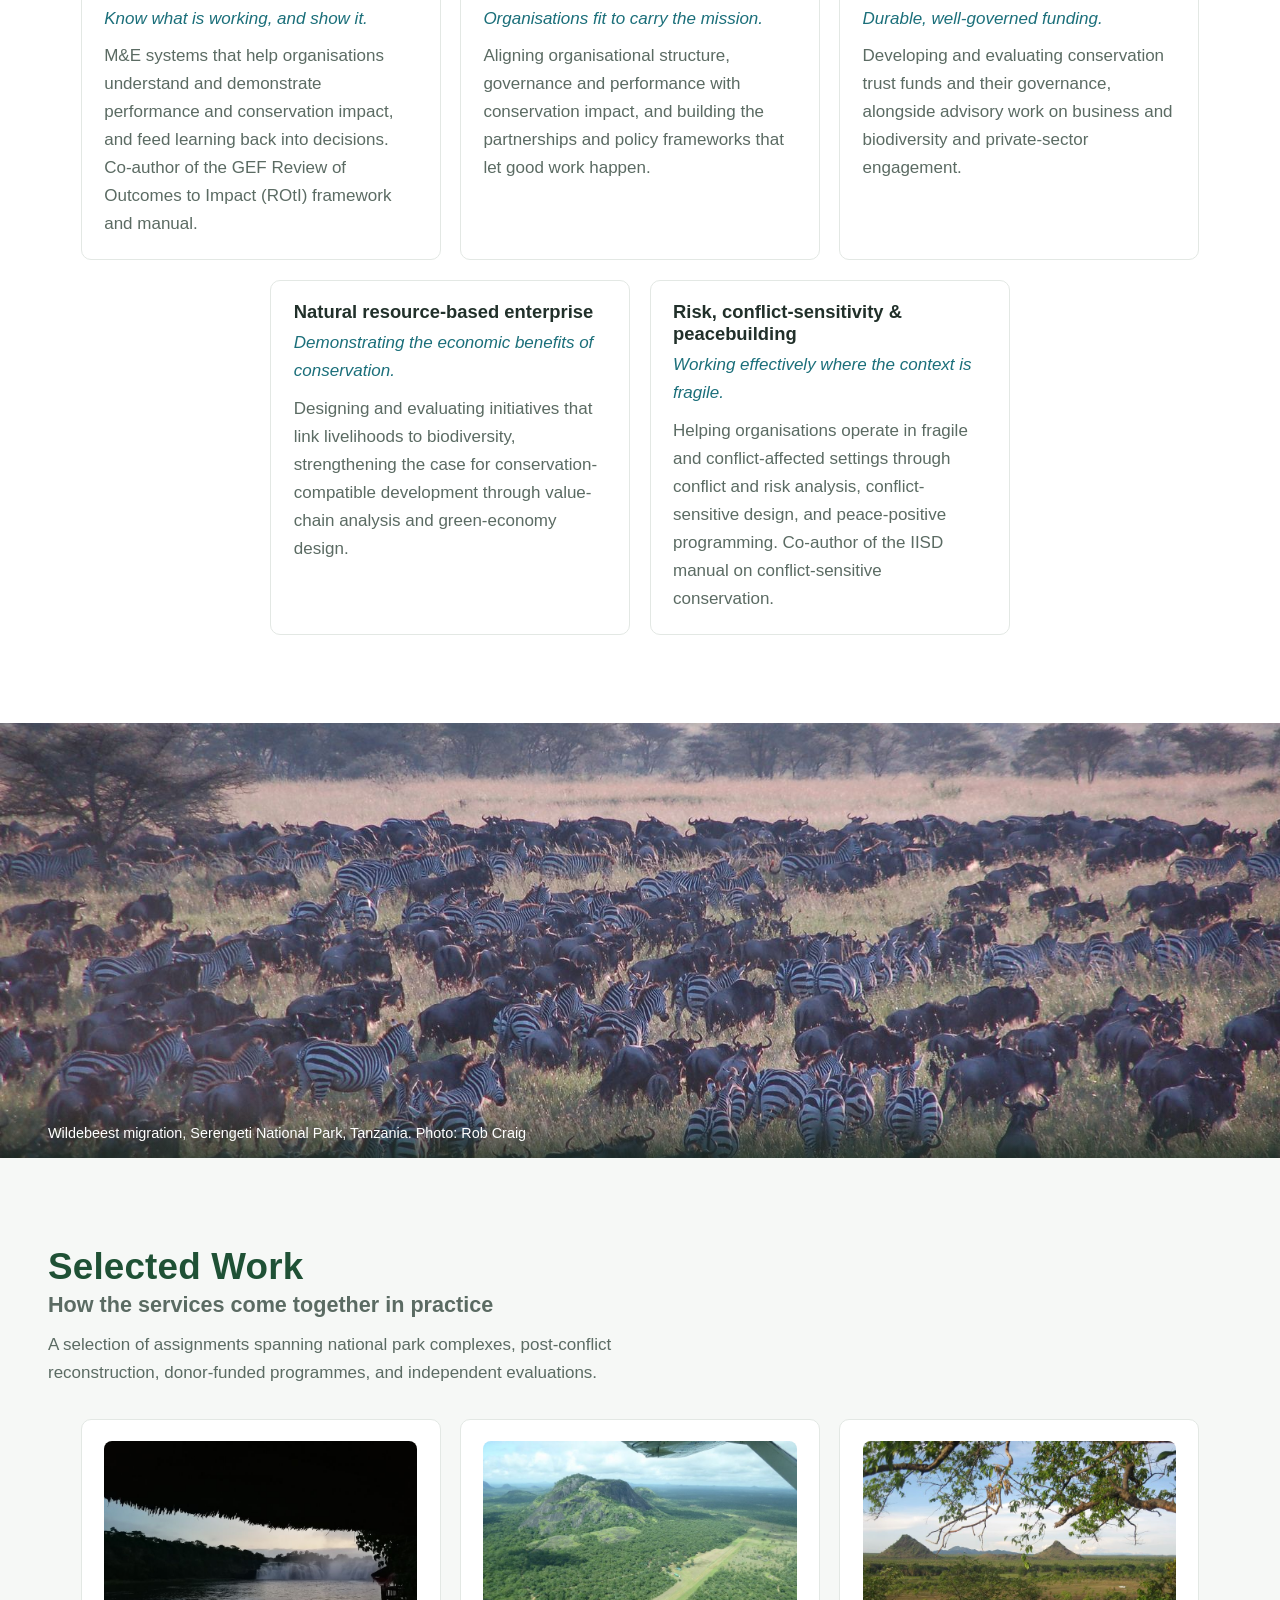
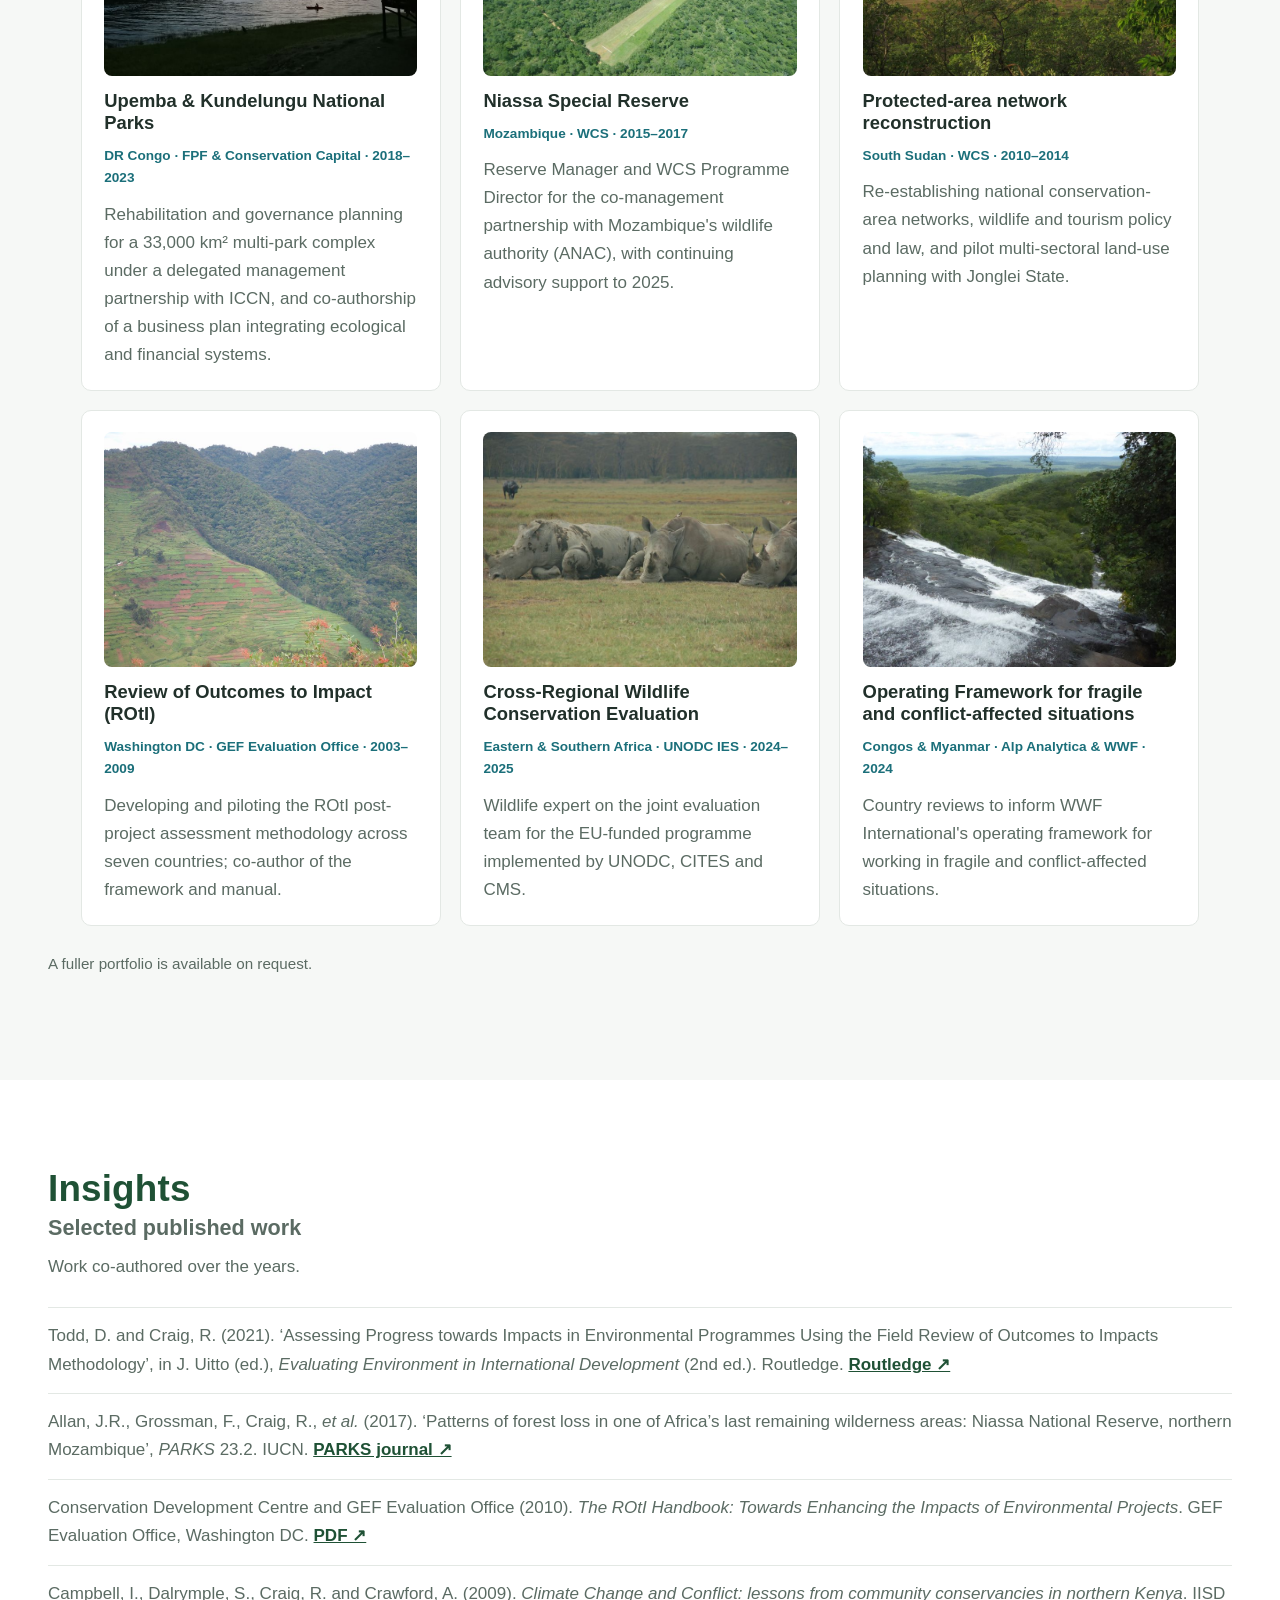
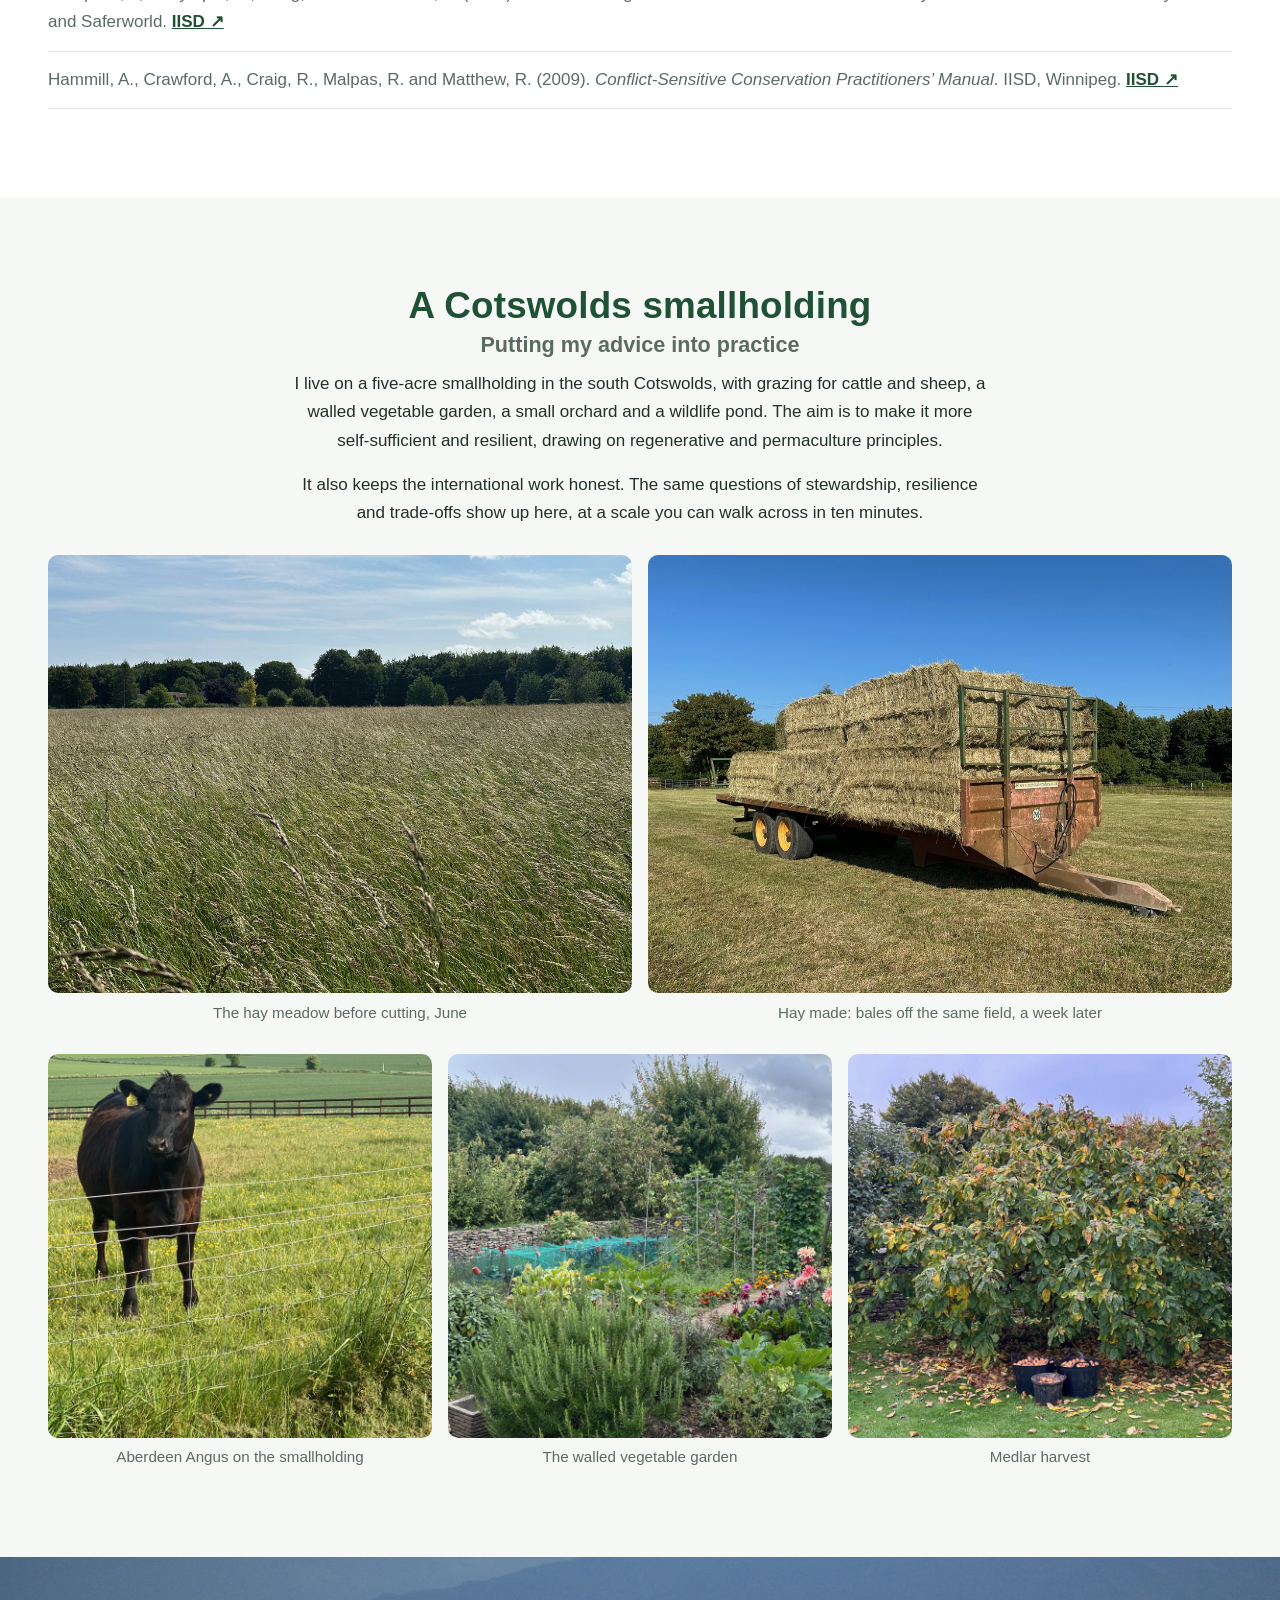
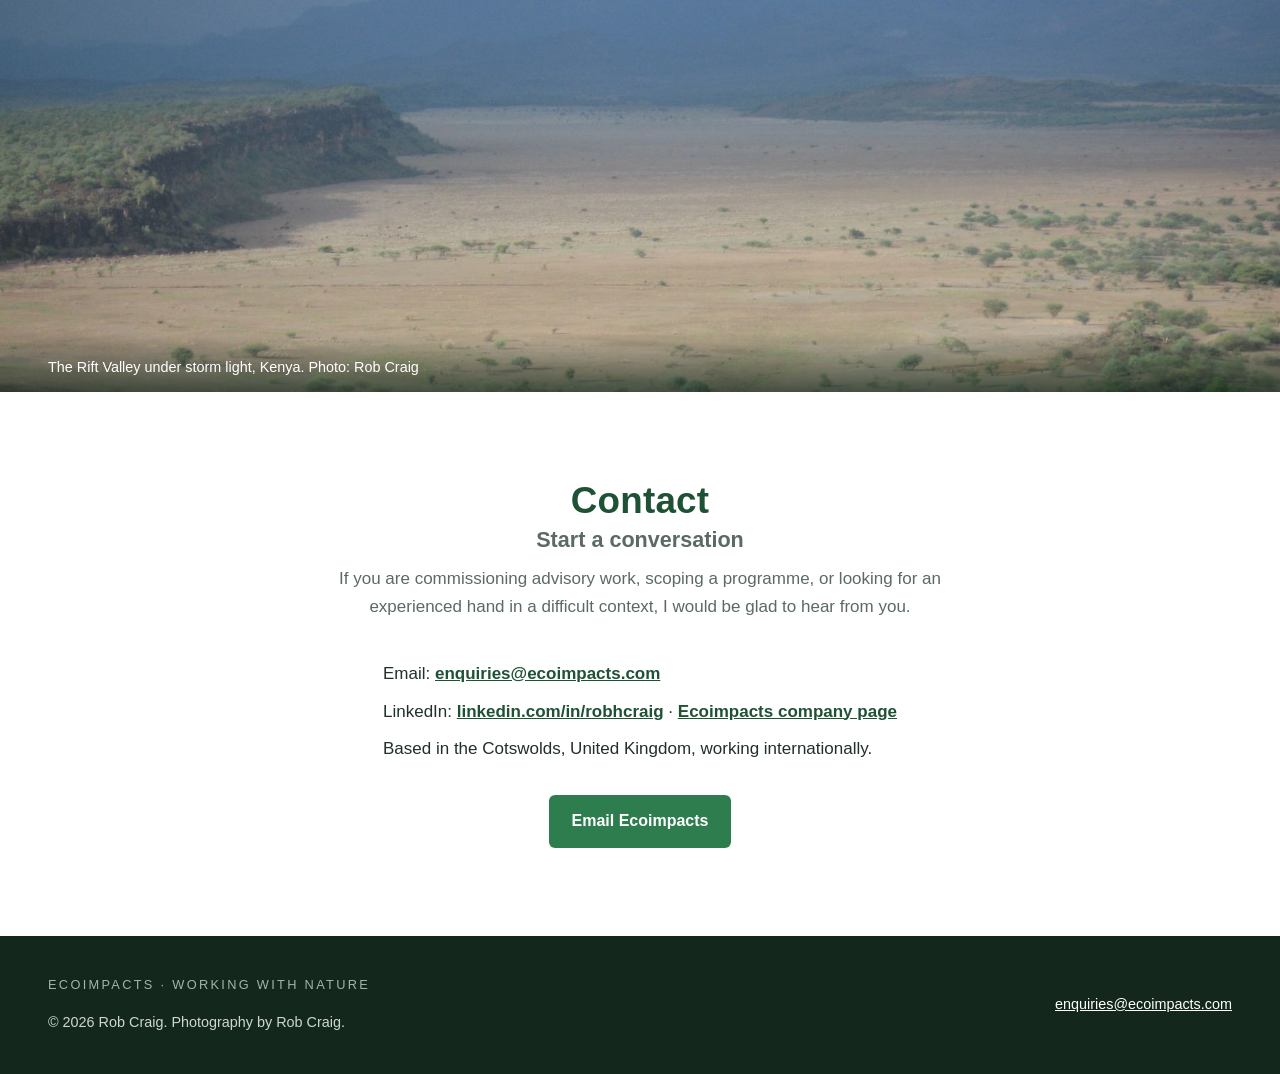
==== commit 9bab78a1: "Add files via upload" ====
--- a/index.html
+++ b/index.html
@@ -305,7 +305,7 @@
   <footer class="site-footer">
     <div class="wrap foot-flex">
       <div>
-        <p class="strap">Ecoimpacts — working with nature</p>
+        <p class="strap">Ecoimpacts&nbsp;&#183;&nbsp;working with nature</p>
         <p style="margin:.4rem 0 0;">&copy; <span id="yr"></span> Rob Craig. Photography by Rob Craig.</p>
       </div>
       <div>
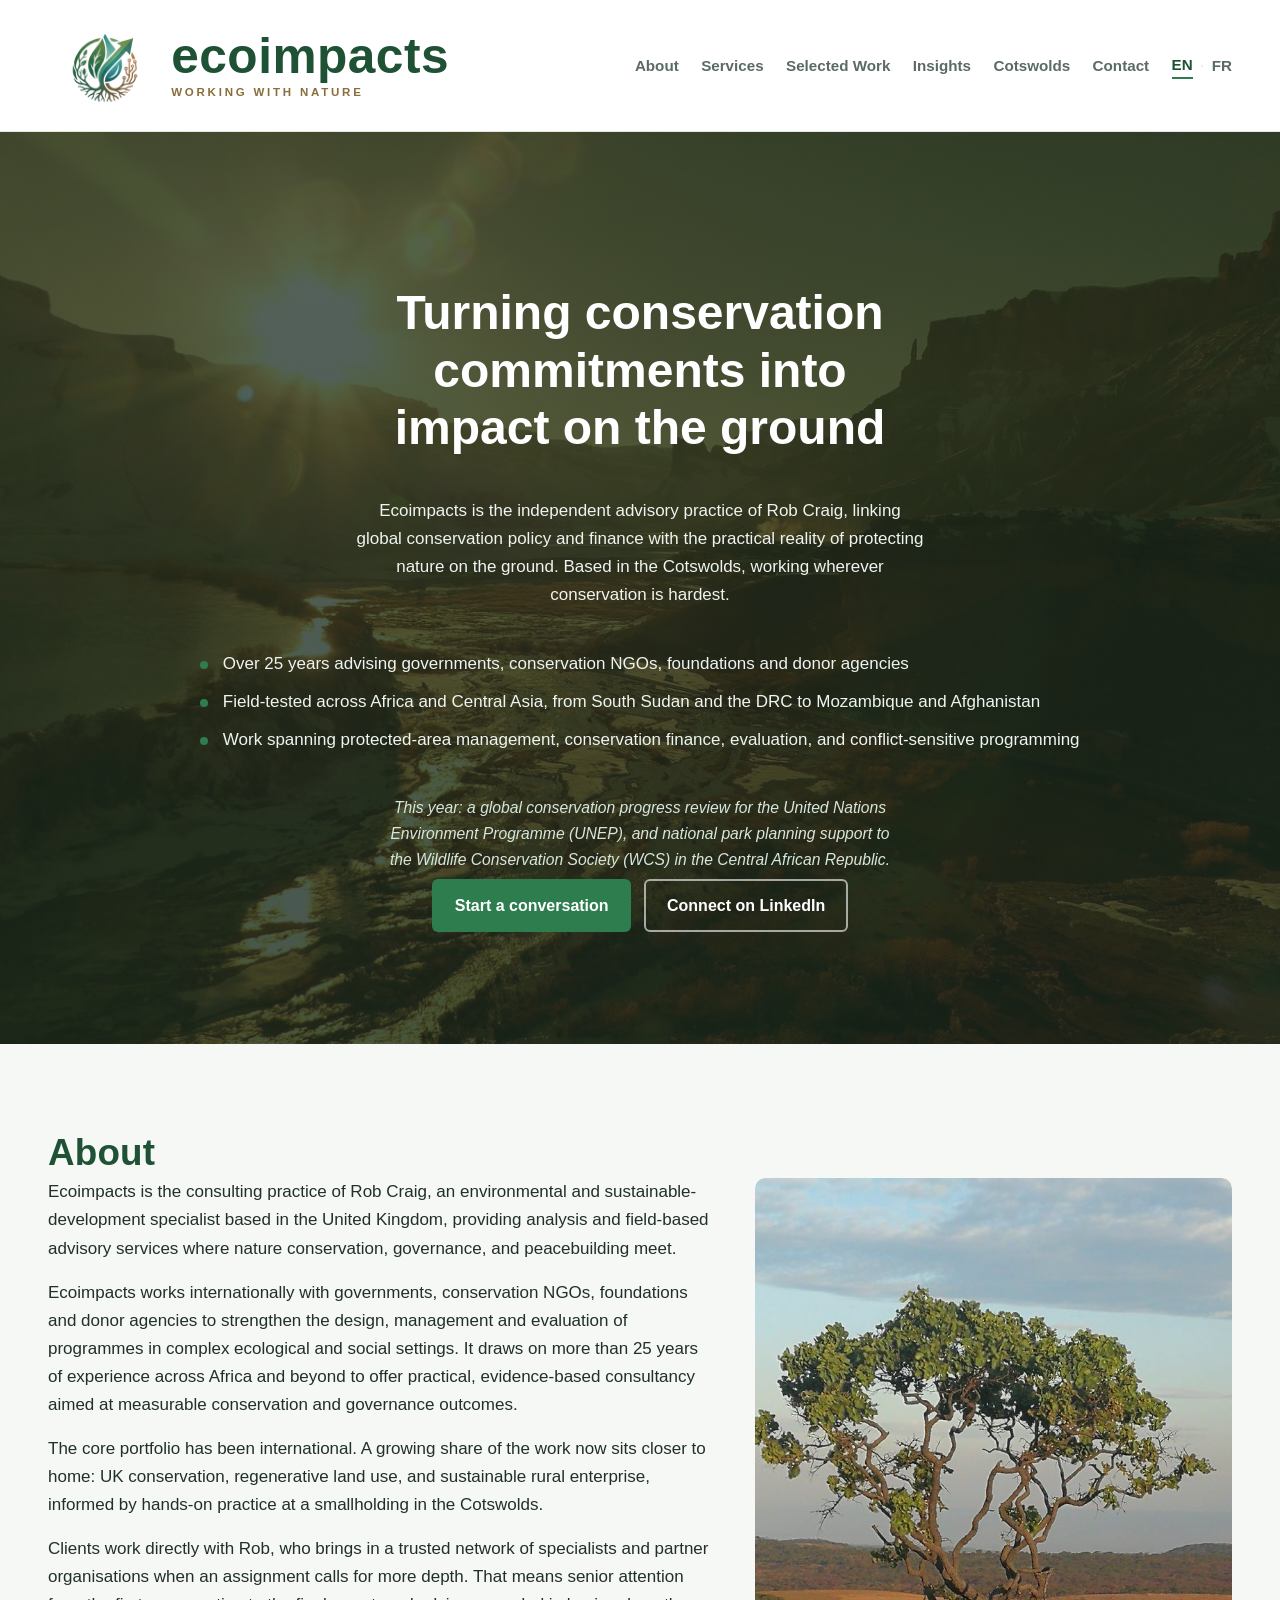
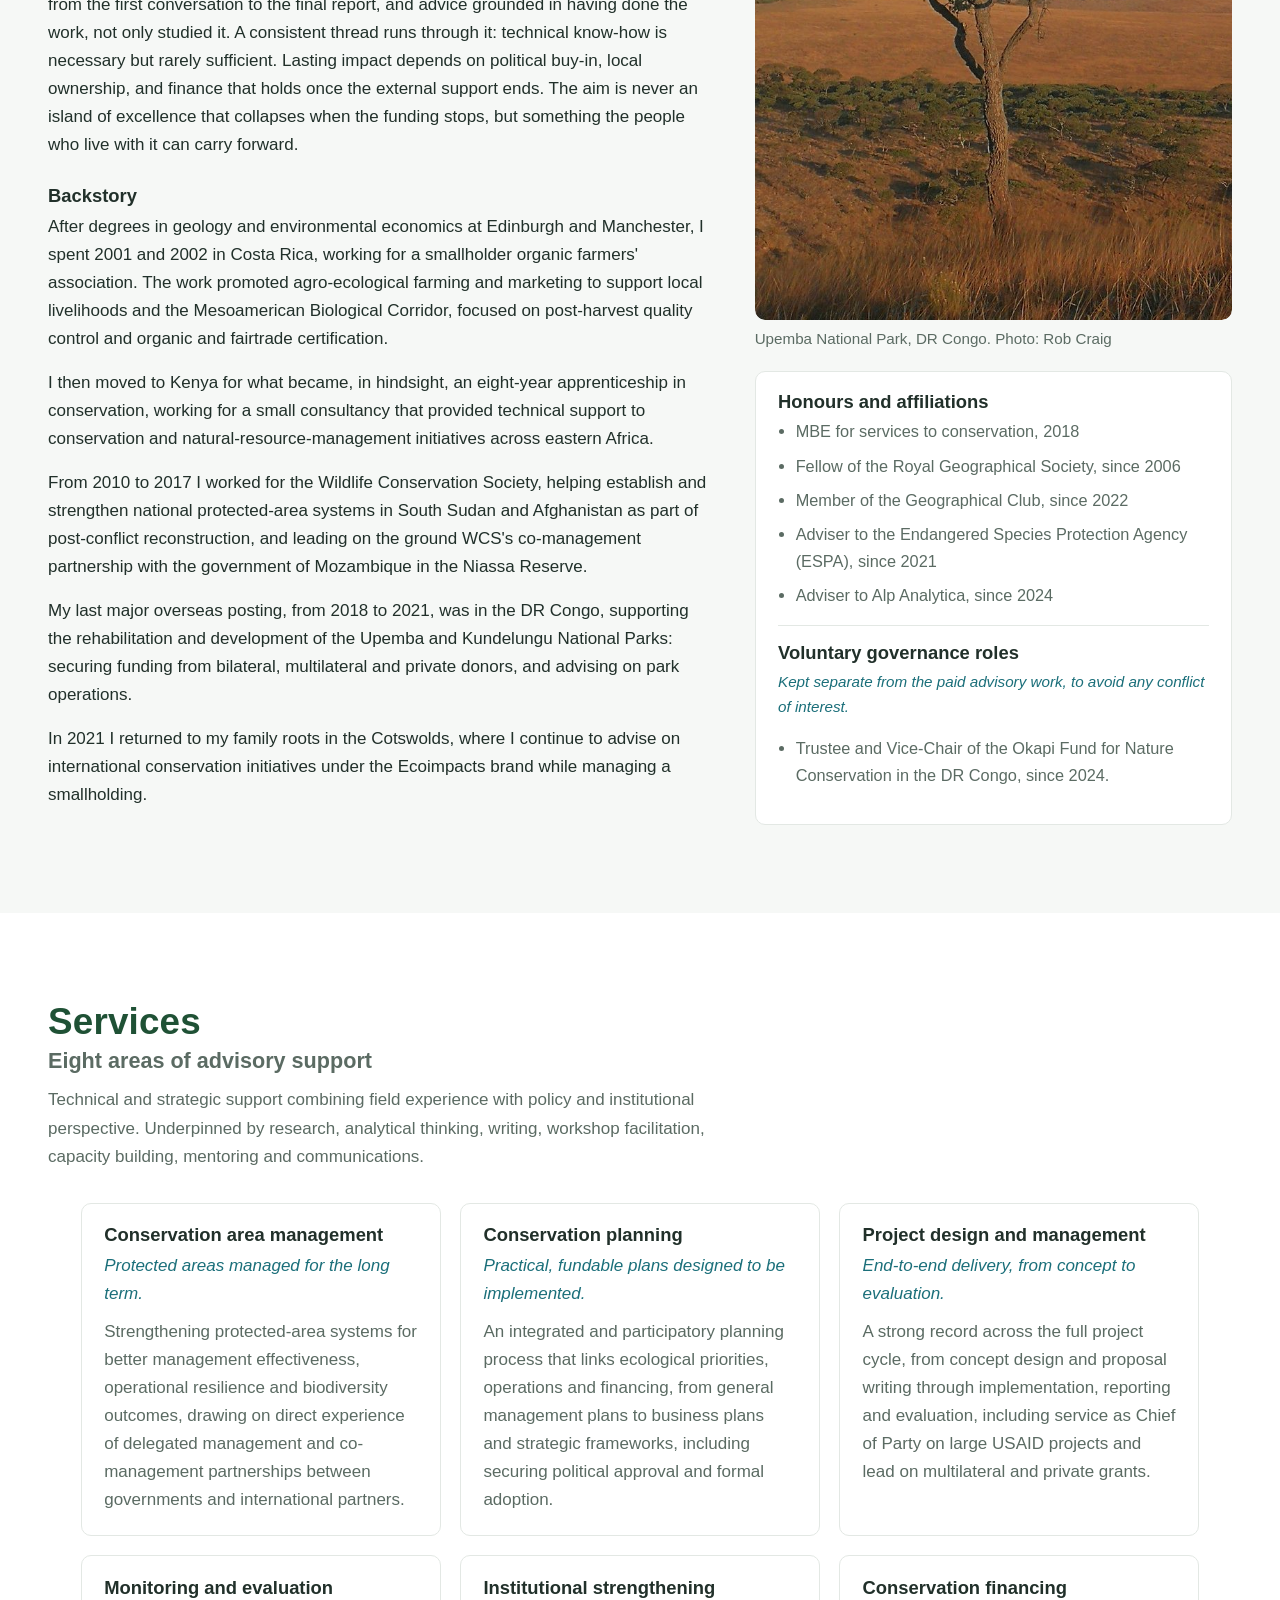
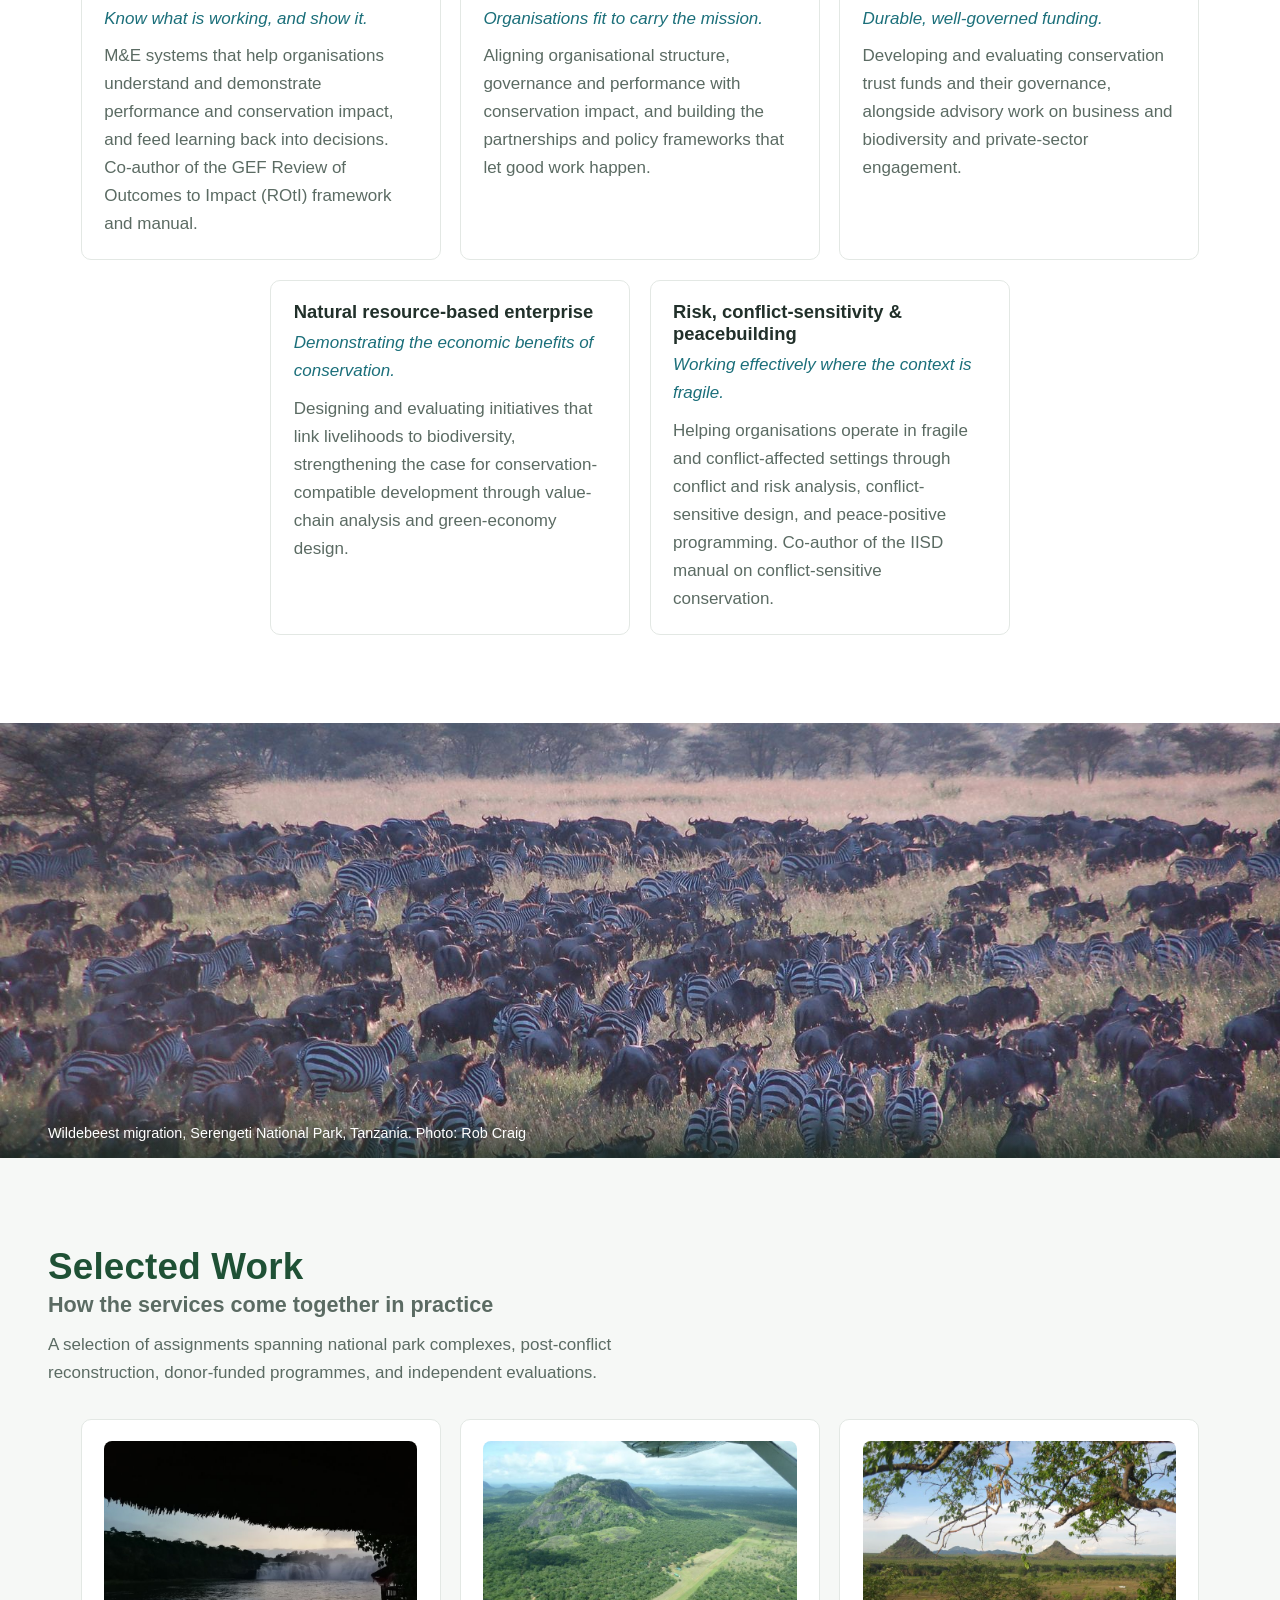
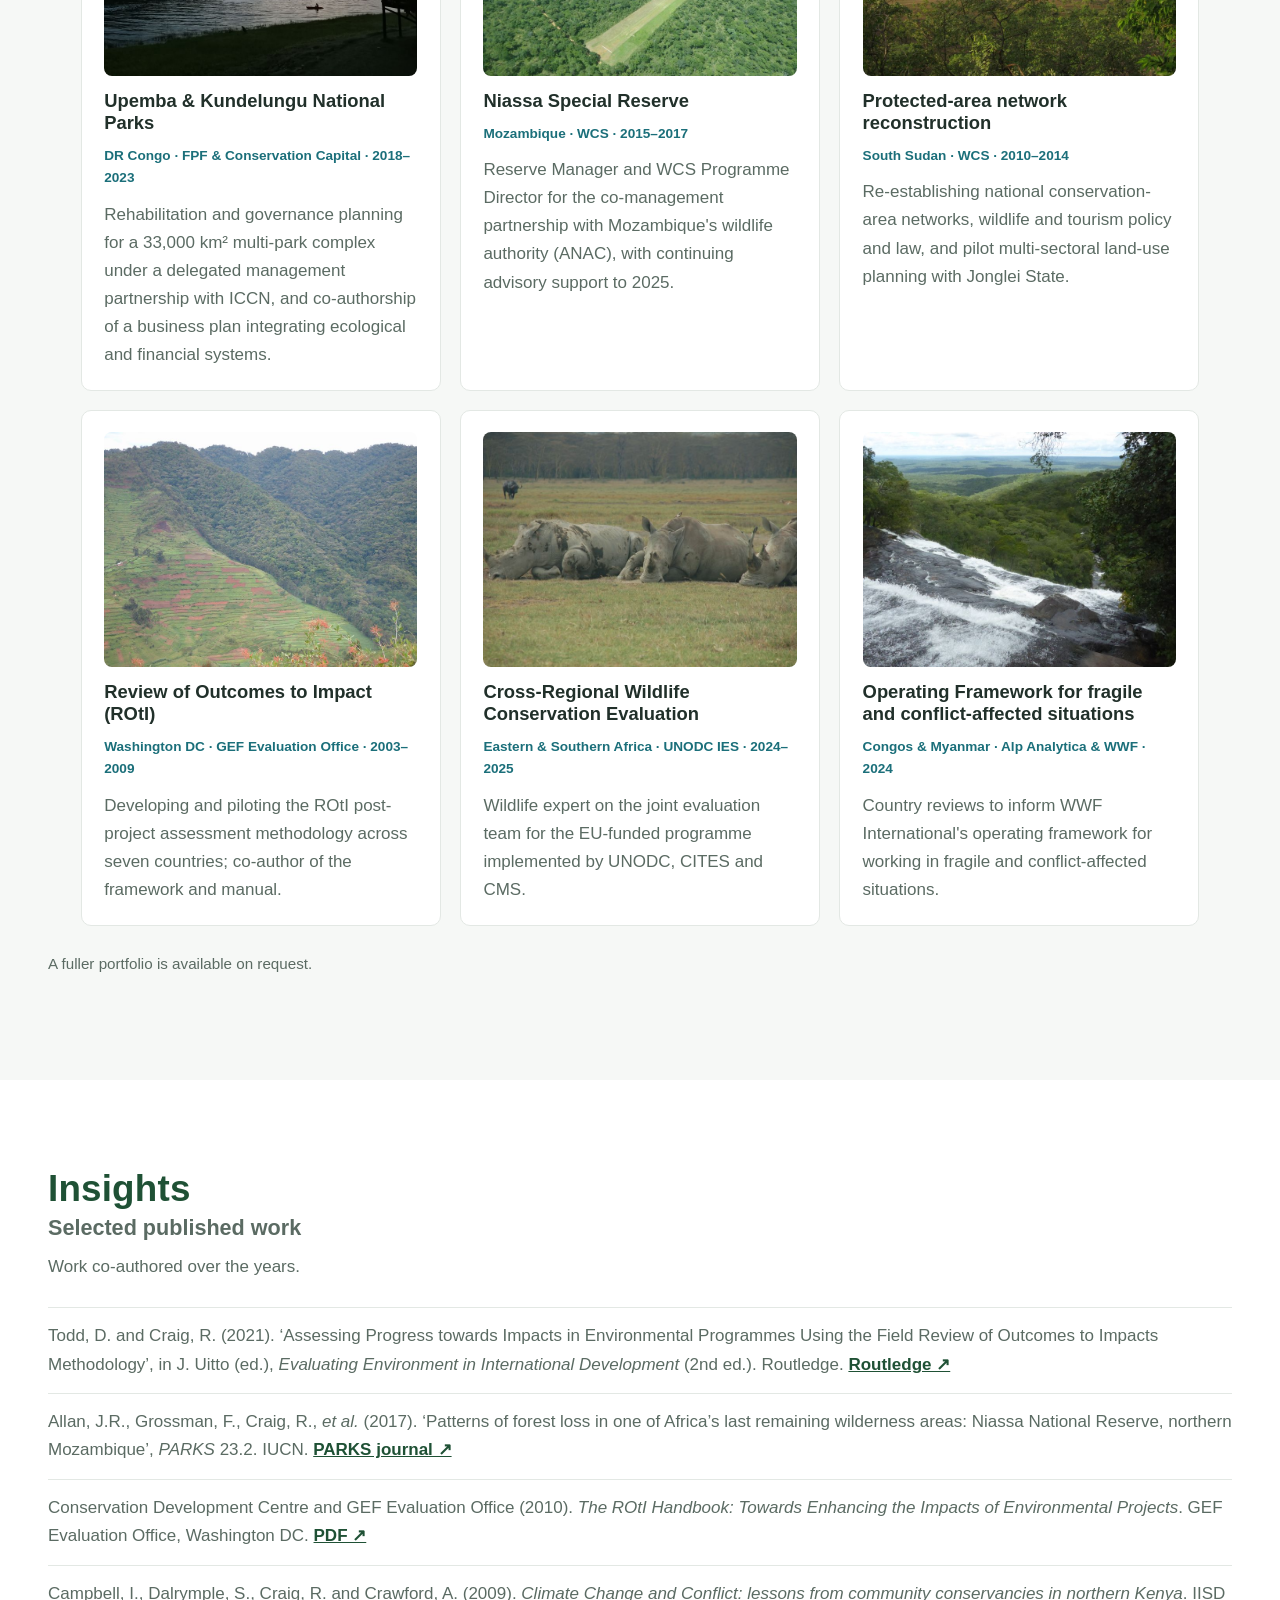
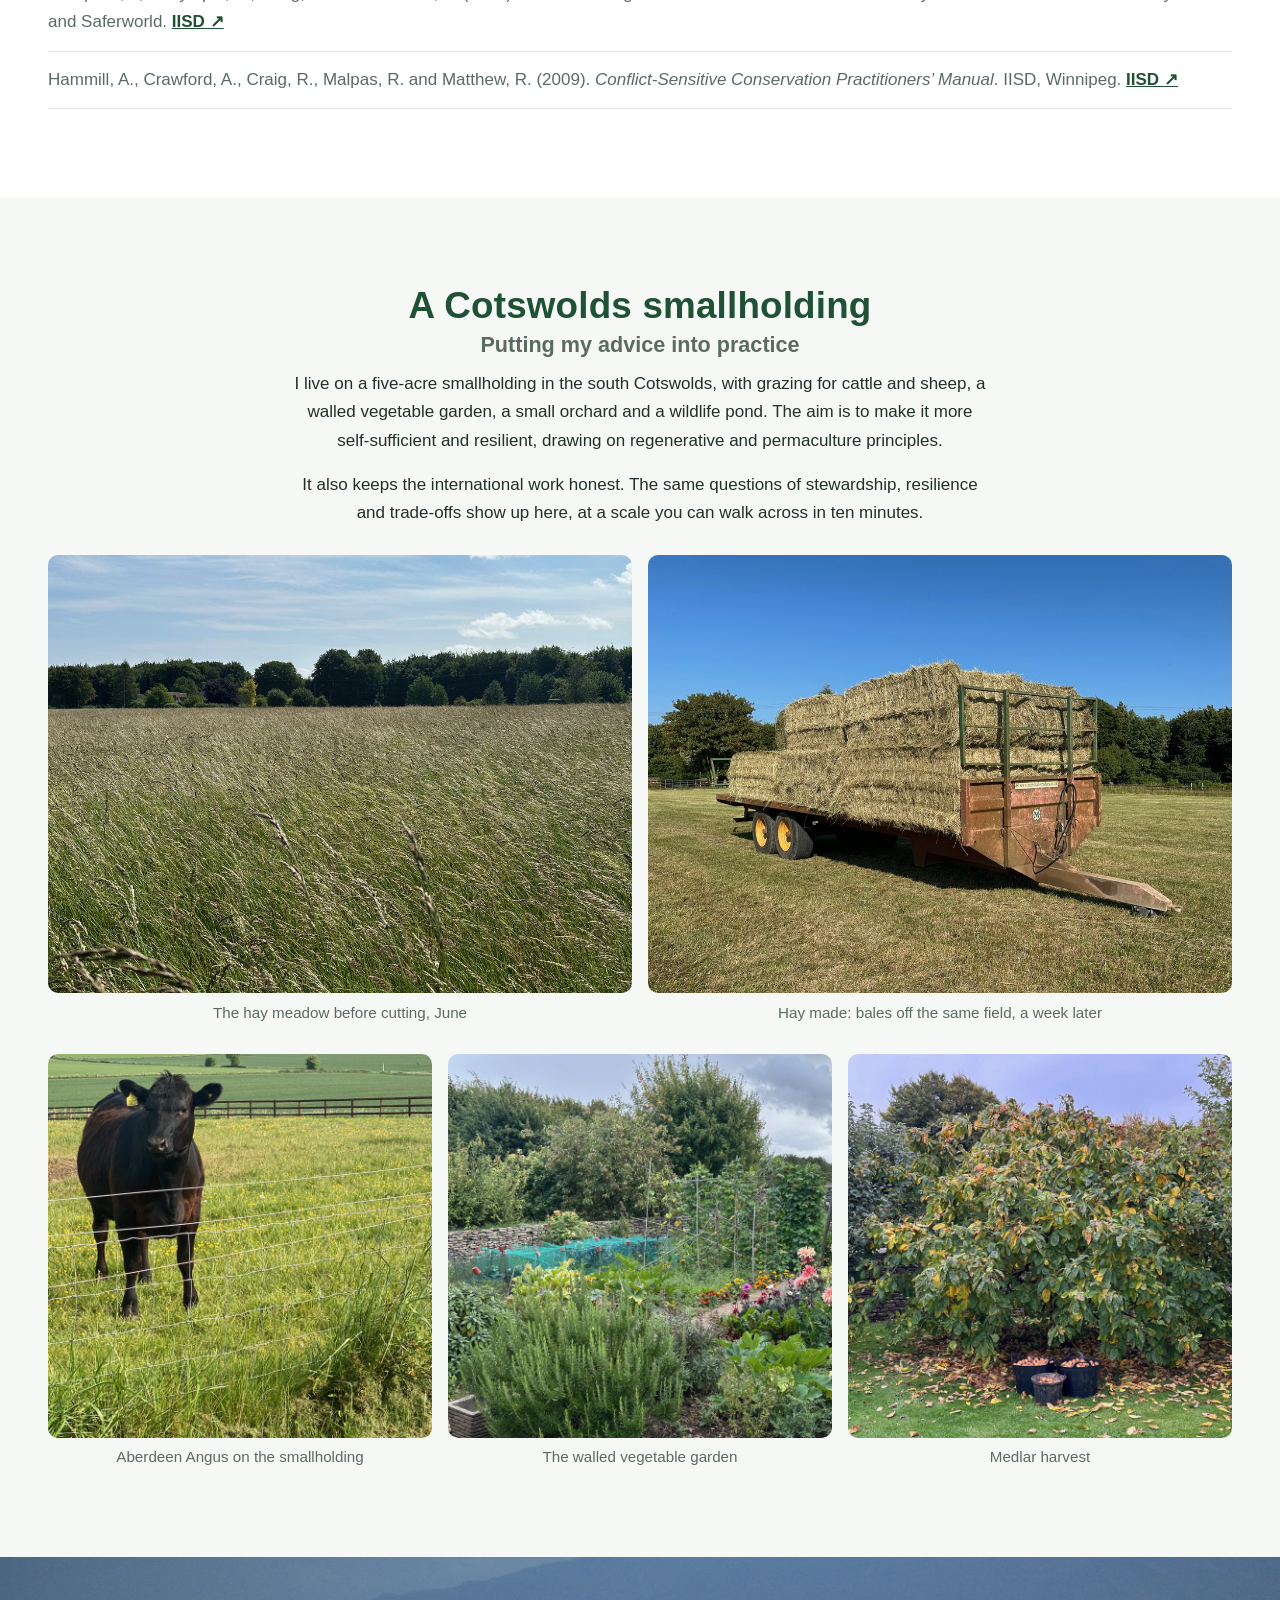
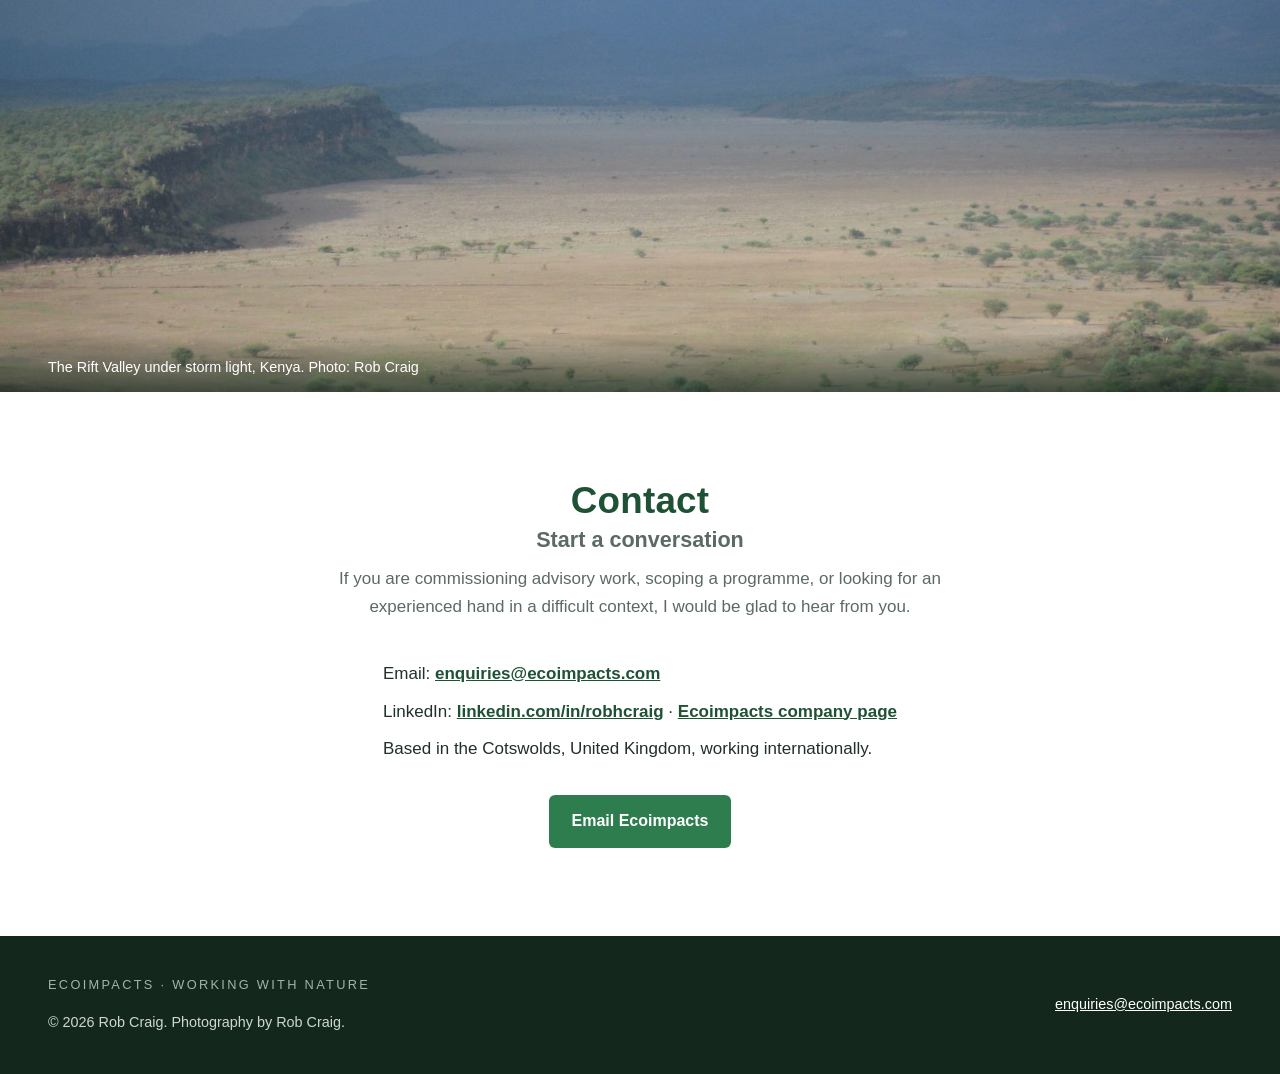
==== commit ec8f4f25: "Add files via upload" ====
--- a/index.html
+++ b/index.html
@@ -100,7 +100,7 @@
                 <h3>Voluntary governance roles</h3>
                 <p class="note">Kept separate from the paid advisory work, to avoid any conflict of interest.</p>
                 <ul style="margin-top:.6rem;">
-                  <li>Trustee and Director of the Okapi Fund for Nature Conservation in the DR Congo, since 2024: Vice-Chair of the Board, member of the Grant Awarding Committee, and member of the Executive Committee.</li>
+                  <li>Trustee and Vice-Chair of the Okapi Fund for Nature Conservation in the DR Congo, since 2024.</li>
                 </ul>
               </div>
             </div>
--- a/styles.css
+++ b/styles.css
@@ -216,6 +216,6 @@
     padding: .5rem var(--pad);
   }
   .nav__links.open { display: flex; }
-  .nav__links a { padding: .7rem 0; border-bottom: 1px solid var(--line); }
+  .nav__links a { padding: .7rem 0; }
   .nav__toggle { display: block; }
 }
